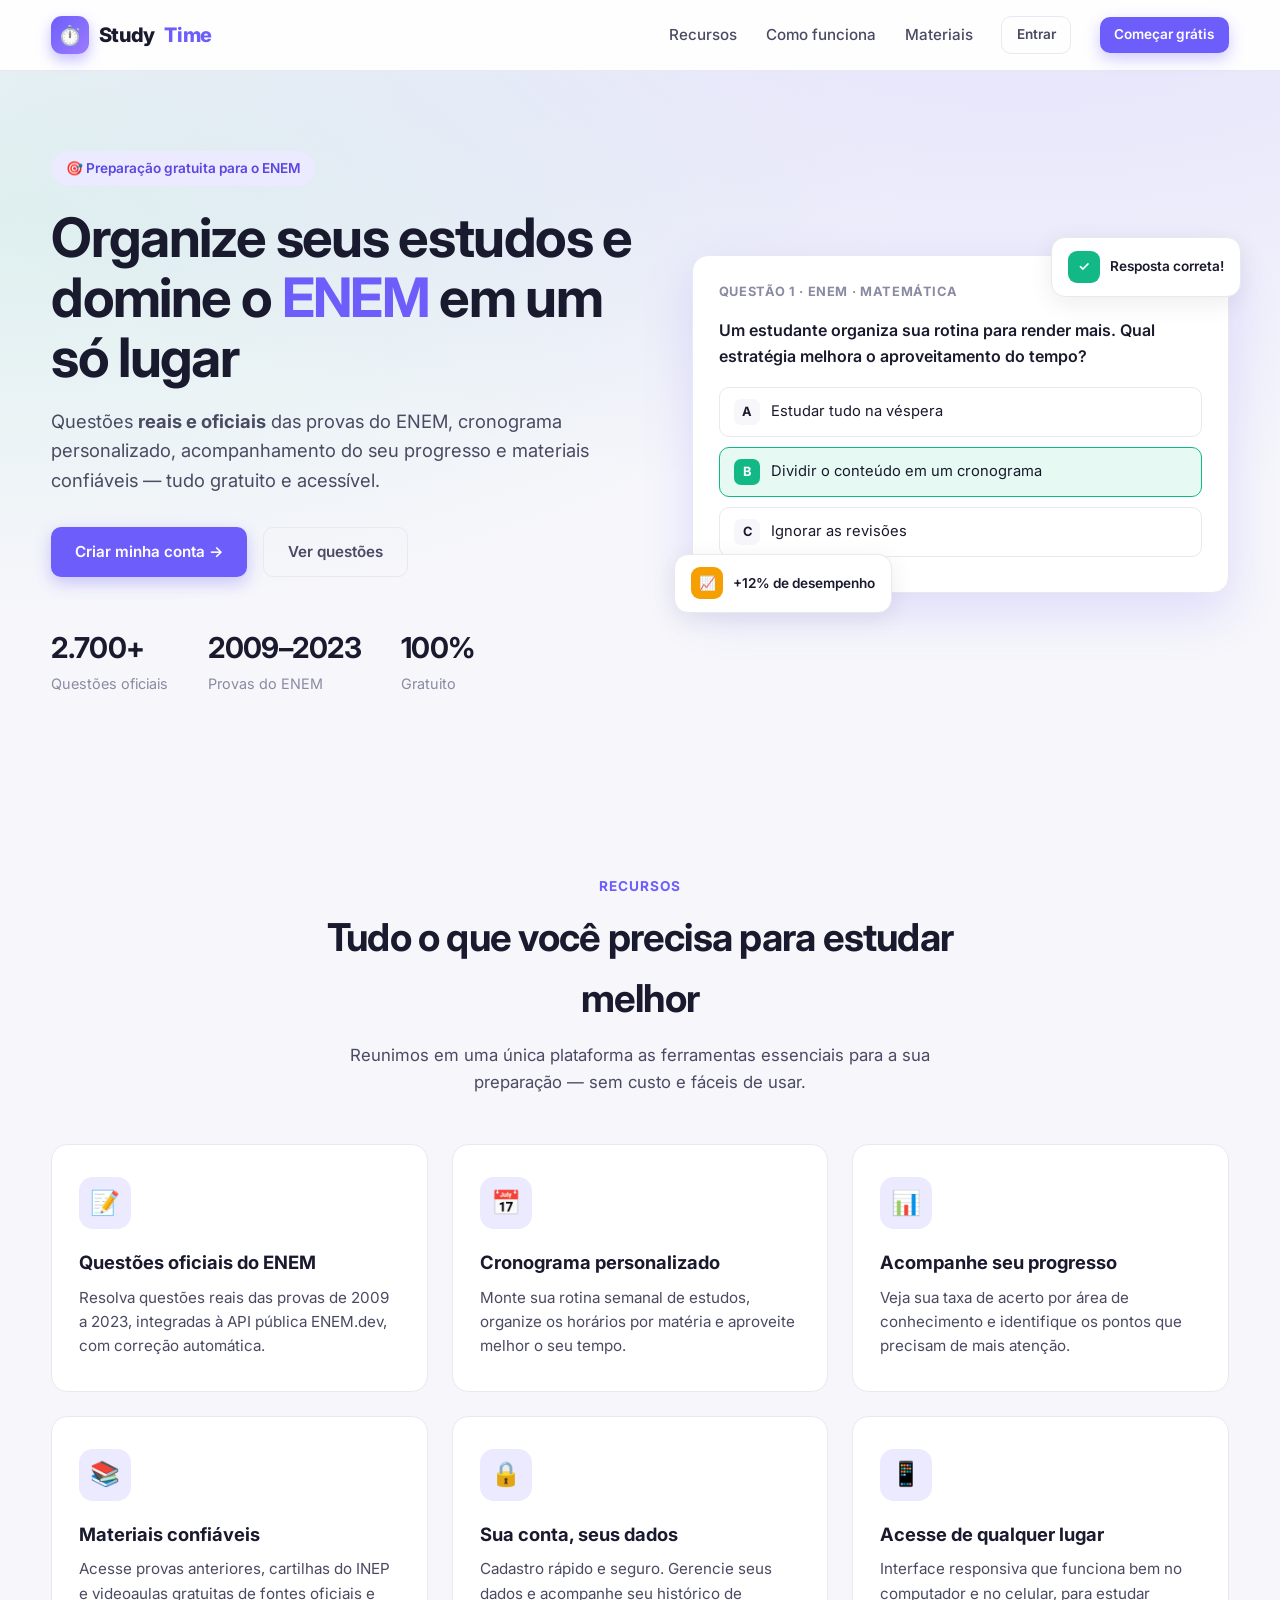
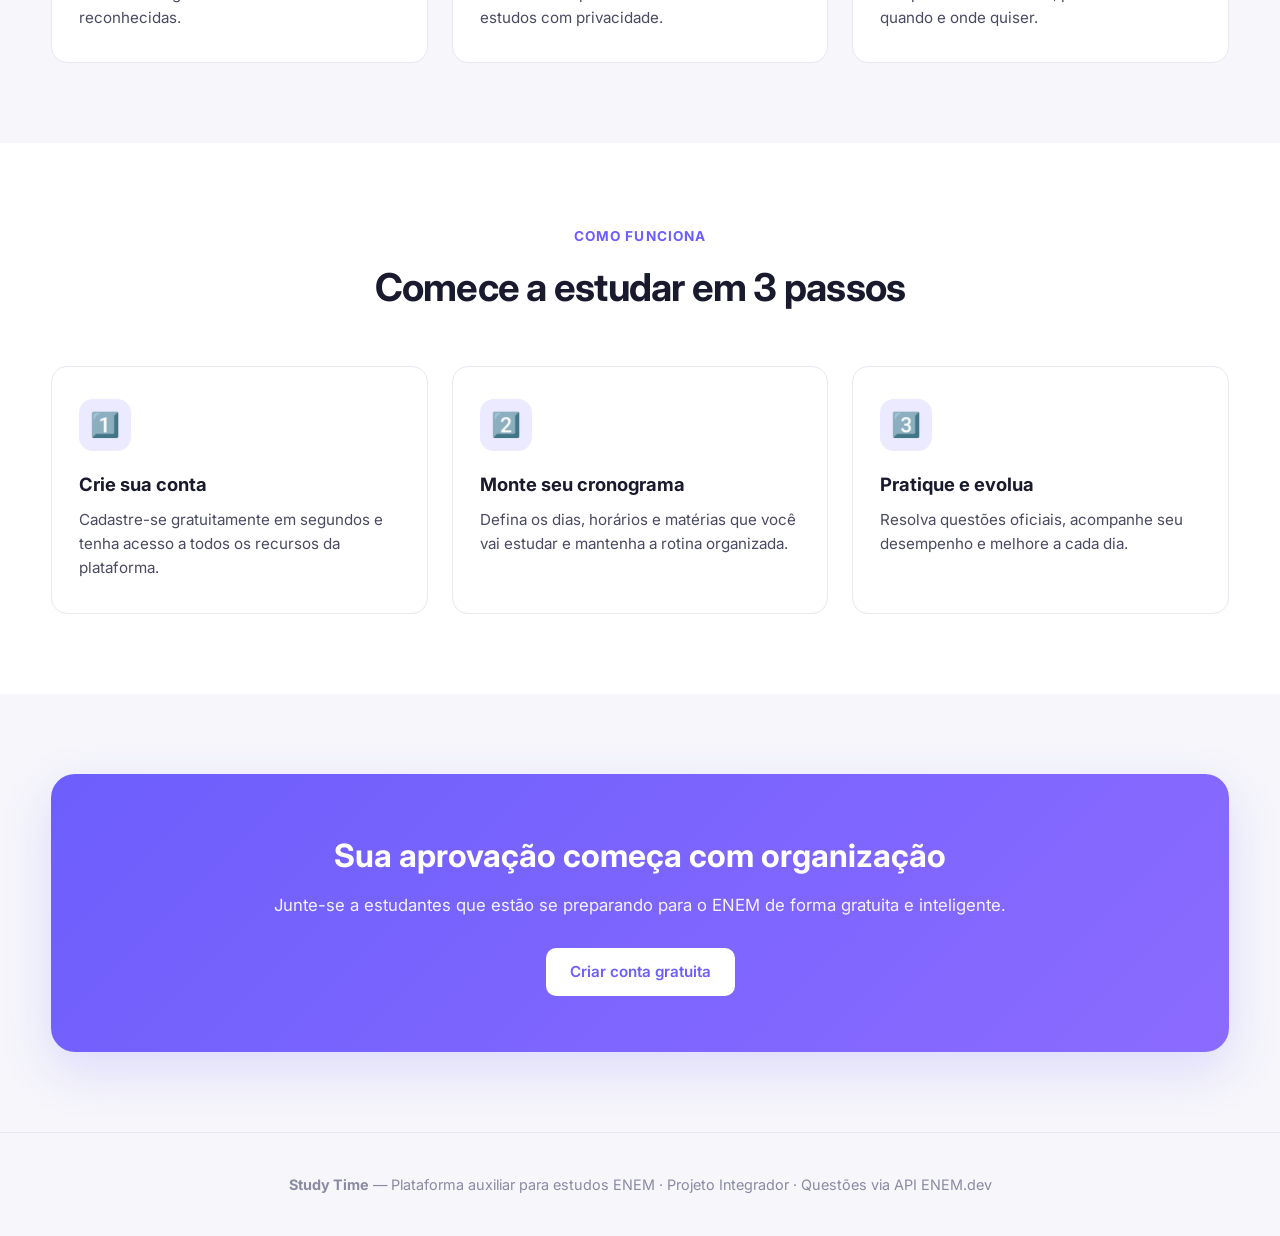
==== frontend/index.html @ b4cbf543 "Study Time: plataforma completa de estudos para o ENEM Aplicacao web cliente-servidor (Flask + HTML/" ====
<!DOCTYPE html>
<html lang="pt-BR">
  <head>
    <meta charset="UTF-8" />
    <meta name="viewport" content="width=device-width, initial-scale=1.0" />
    <title>Study Time — Plataforma auxiliar para estudos ENEM</title>
    <meta
      name="description"
      content="Plataforma gratuita para estudar para o ENEM: questões reais e oficiais, cronograma personalizado, acompanhamento de desempenho e materiais de apoio."
    />
    <link rel="preconnect" href="https://fonts.googleapis.com" />
    <link
      href="https://fonts.googleapis.com/css2?family=Inter:wght@400;500;600;700;800&display=swap"
      rel="stylesheet"
    />
    <link rel="stylesheet" href="css/style.css" />
  </head>
  <body>
    <!-- NAV -->
    <header class="landing-nav">
      <div class="container">
        <div class="brand">
          <span class="brand-logo">⏱️</span> Study<span>Time</span>
        </div>
        <nav class="landing-nav-links">
          <a href="#recursos" class="nav-item">Recursos</a>
          <a href="#como" class="nav-item">Como funciona</a>
          <a href="materiais.html" class="nav-item">Materiais</a>
          <a href="auth.html" class="btn btn-ghost btn-sm">Entrar</a>
          <a href="auth.html?modo=cadastro" class="btn btn-primary btn-sm"
            >Começar grátis</a
          >
        </nav>
      </div>
    </header>

    <!-- HERO -->
    <section class="hero">
      <div class="container">
        <div class="hero-text">
          <span class="hero-badge">🎯 Preparação gratuita para o ENEM</span>
          <h1>
            Organize seus estudos e domine o <em>ENEM</em> em um só lugar
          </h1>
          <p class="lead">
            Questões <strong>reais e oficiais</strong> das provas do ENEM,
            cronograma personalizado, acompanhamento do seu progresso e
            materiais confiáveis — tudo gratuito e acessível.
          </p>
          <div class="hero-cta">
            <a href="auth.html?modo=cadastro" class="btn btn-primary"
              >Criar minha conta →</a
            >
            <a href="questoes.html" class="btn btn-ghost">Ver questões</a>
          </div>
          <div class="hero-stats">
            <div class="stat"><b>2.700+</b><span>Questões oficiais</span></div>
            <div class="stat"><b>2009–2023</b><span>Provas do ENEM</span></div>
            <div class="stat"><b>100%</b><span>Gratuito</span></div>
          </div>
        </div>

        <div class="hero-visual">
          <div class="hero-card">
            <h4>Questão 1 · ENEM · Matemática</h4>
            <p class="hero-q">
              Um estudante organiza sua rotina para render mais. Qual estratégia
              melhora o aproveitamento do tempo?
            </p>
            <div class="hero-alt">
              <span class="letter">A</span> Estudar tudo na véspera
            </div>
            <div class="hero-alt correct">
              <span class="letter">B</span> Dividir o conteúdo em um cronograma
            </div>
            <div class="hero-alt">
              <span class="letter">C</span> Ignorar as revisões
            </div>
          </div>
          <div class="hero-float f1">
            <span class="ic">✓</span> Resposta correta!
          </div>
          <div class="hero-float f2">
            <span class="ic">📈</span> +12% de desempenho
          </div>
        </div>
      </div>
    </section>

    <!-- RECURSOS -->
    <section class="section" id="recursos">
      <div class="container">
        <div class="section-head">
          <span class="eyebrow">Recursos</span>
          <h2>Tudo o que você precisa para estudar melhor</h2>
          <p>
            Reunimos em uma única plataforma as ferramentas essenciais para a
            sua preparação — sem custo e fáceis de usar.
          </p>
        </div>
        <div class="features">
          <div class="feature-card">
            <div class="feature-ic">📝</div>
            <h3>Questões oficiais do ENEM</h3>
            <p>
              Resolva questões reais das provas de 2009 a 2023, integradas à API
              pública ENEM.dev, com correção automática.
            </p>
          </div>
          <div class="feature-card">
            <div class="feature-ic">📅</div>
            <h3>Cronograma personalizado</h3>
            <p>
              Monte sua rotina semanal de estudos, organize os horários por
              matéria e aproveite melhor o seu tempo.
            </p>
          </div>
          <div class="feature-card">
            <div class="feature-ic">📊</div>
            <h3>Acompanhe seu progresso</h3>
            <p>
              Veja sua taxa de acerto por área de conhecimento e identifique os
              pontos que precisam de mais atenção.
            </p>
          </div>
          <div class="feature-card">
            <div class="feature-ic">📚</div>
            <h3>Materiais confiáveis</h3>
            <p>
              Acesse provas anteriores, cartilhas do INEP e videoaulas gratuitas
              de fontes oficiais e reconhecidas.
            </p>
          </div>
          <div class="feature-card">
            <div class="feature-ic">🔒</div>
            <h3>Sua conta, seus dados</h3>
            <p>
              Cadastro rápido e seguro. Gerencie seus dados e acompanhe seu
              histórico de estudos com privacidade.
            </p>
          </div>
          <div class="feature-card">
            <div class="feature-ic">📱</div>
            <h3>Acesse de qualquer lugar</h3>
            <p>
              Interface responsiva que funciona bem no computador e no celular,
              para estudar quando e onde quiser.
            </p>
          </div>
        </div>
      </div>
    </section>

    <!-- COMO FUNCIONA -->
    <section class="section" id="como" style="background: #fff">
      <div class="container">
        <div class="section-head">
          <span class="eyebrow">Como funciona</span>
          <h2>Comece a estudar em 3 passos</h2>
        </div>
        <div class="features">
          <div class="feature-card">
            <div class="feature-ic">1️⃣</div>
            <h3>Crie sua conta</h3>
            <p>
              Cadastre-se gratuitamente em segundos e tenha acesso a todos os
              recursos da plataforma.
            </p>
          </div>
          <div class="feature-card">
            <div class="feature-ic">2️⃣</div>
            <h3>Monte seu cronograma</h3>
            <p>
              Defina os dias, horários e matérias que você vai estudar e
              mantenha a rotina organizada.
            </p>
          </div>
          <div class="feature-card">
            <div class="feature-ic">3️⃣</div>
            <h3>Pratique e evolua</h3>
            <p>
              Resolva questões oficiais, acompanhe seu desempenho e melhore a
              cada dia.
            </p>
          </div>
        </div>
      </div>
    </section>

    <!-- CTA -->
    <section class="section">
      <div class="container">
        <div class="cta-band">
          <h2>Sua aprovação começa com organização</h2>
          <p>
            Junte-se a estudantes que estão se preparando para o ENEM de forma
            gratuita e inteligente.
          </p>
          <a href="auth.html?modo=cadastro" class="btn">Criar conta gratuita</a>
        </div>
      </div>
    </section>

    <footer class="landing-footer">
      <div class="container">
        <p>
          <strong>Study Time</strong> — Plataforma auxiliar para estudos ENEM ·
          Projeto Integrador · Questões via
          <a href="https://enem.dev" target="_blank" rel="noopener"
            >API ENEM.dev</a
          >
        </p>
      </div>
    </footer>

    <script src="js/config.js"></script>
    <script src="js/api.js"></script>
    <script>
      // Se já está logado, mostra atalho para o painel.
      if (Session.isLogged) {
        document.querySelectorAll('.landing-nav-links').forEach((n) => {
          n.innerHTML =
            '<a href="dashboard.html" class="btn btn-primary btn-sm">Ir para o painel →</a>';
        });
      }
    </script>
  </body>
</html>
---- frontend/css/style.css ----
/* ============================================================
   Study Time — Design System
   Plataforma auxiliar para estudos ENEM
   ============================================================ */

:root {
  --primary: #6d5efc;
  --primary-dark: #5847e0;
  --primary-light: #eceafe;
  --accent: #12b886;
  --accent-dark: #0ca678;
  --danger: #f03e3e;
  --warning: #f59f00;

  --ink: #1a1a2e;
  --ink-soft: #4a4a63;
  --muted: #8a8aa3;
  --line: #e8e8f0;
  --bg: #f6f6fb;
  --card: #ffffff;

  --radius: 16px;
  --radius-sm: 10px;
  --shadow-sm: 0 1px 3px rgba(26, 26, 46, 0.06);
  --shadow: 0 6px 24px rgba(26, 26, 46, 0.08);
  --shadow-lg: 0 18px 50px rgba(109, 94, 252, 0.18);

  --font: "Inter", "Segoe UI", system-ui, -apple-system, sans-serif;
}

* {
  margin: 0;
  padding: 0;
  box-sizing: border-box;
}

html {
  scroll-behavior: smooth;
}

body {
  font-family: var(--font);
  color: var(--ink);
  background: var(--bg);
  line-height: 1.6;
  -webkit-font-smoothing: antialiased;
}

a {
  color: inherit;
  text-decoration: none;
}

img {
  max-width: 100%;
}

.container {
  width: min(1180px, 92%);
  margin: 0 auto;
}

/* ---------- Botões ---------- */
.btn {
  display: inline-flex;
  align-items: center;
  justify-content: center;
  gap: 0.5rem;
  font-family: inherit;
  font-size: 0.95rem;
  font-weight: 600;
  padding: 0.75rem 1.5rem;
  border: none;
  border-radius: var(--radius-sm);
  cursor: pointer;
  transition: transform 0.15s, box-shadow 0.15s, background 0.15s;
  white-space: nowrap;
}
.btn:active {
  transform: translateY(1px);
}
.btn-primary {
  background: var(--primary);
  color: #fff;
  box-shadow: 0 6px 16px rgba(109, 94, 252, 0.32);
}
.btn-primary:hover {
  background: var(--primary-dark);
}
.btn-accent {
  background: var(--accent);
  color: #fff;
}
.btn-accent:hover {
  background: var(--accent-dark);
}
.btn-ghost {
  background: transparent;
  color: var(--ink-soft);
  border: 1.5px solid var(--line);
}
.btn-ghost:hover {
  border-color: var(--primary);
  color: var(--primary);
}
.btn-danger {
  background: #fff0f0;
  color: var(--danger);
}
.btn-danger:hover {
  background: var(--danger);
  color: #fff;
}
.btn-sm {
  padding: 0.45rem 0.9rem;
  font-size: 0.85rem;
}
.btn-block {
  width: 100%;
}
.btn:disabled {
  opacity: 0.6;
  cursor: not-allowed;
}

/* ============================================================
   LANDING / HOME
   ============================================================ */
.landing-nav {
  position: sticky;
  top: 0;
  z-index: 50;
  background: rgba(255, 255, 255, 0.85);
  backdrop-filter: blur(12px);
  border-bottom: 1px solid var(--line);
}
.landing-nav .container {
  display: flex;
  align-items: center;
  justify-content: space-between;
  padding: 1rem 0;
}
.brand {
  display: flex;
  align-items: center;
  gap: 0.6rem;
  font-weight: 800;
  font-size: 1.25rem;
  letter-spacing: -0.02em;
}
.brand-logo {
  width: 38px;
  height: 38px;
  border-radius: 11px;
  background: linear-gradient(135deg, var(--primary), #9d7bff);
  display: grid;
  place-items: center;
  color: #fff;
  font-size: 1.2rem;
  box-shadow: 0 6px 14px rgba(109, 94, 252, 0.4);
}
.brand span {
  color: var(--primary);
}
.landing-nav-links {
  display: flex;
  align-items: center;
  gap: 1.8rem;
}
.landing-nav-links a.nav-item {
  color: var(--ink-soft);
  font-weight: 500;
  font-size: 0.95rem;
}
.landing-nav-links a.nav-item:hover {
  color: var(--primary);
}

.hero {
  position: relative;
  overflow: hidden;
  padding: 5rem 0 6rem;
  background: radial-gradient(
      1200px 500px at 80% -10%,
      rgba(109, 94, 252, 0.12),
      transparent
    ),
    radial-gradient(900px 400px at 0% 20%, rgba(18, 184, 134, 0.1), transparent);
}
.hero .container {
  display: grid;
  grid-template-columns: 1.05fr 0.95fr;
  gap: 3rem;
  align-items: center;
}
.hero-badge {
  display: inline-flex;
  align-items: center;
  gap: 0.5rem;
  background: var(--primary-light);
  color: var(--primary-dark);
  font-weight: 600;
  font-size: 0.85rem;
  padding: 0.4rem 0.9rem;
  border-radius: 999px;
  margin-bottom: 1.4rem;
}
.hero h1 {
  font-size: clamp(2.2rem, 4.5vw, 3.4rem);
  line-height: 1.1;
  letter-spacing: -0.03em;
  margin-bottom: 1.2rem;
}
.hero h1 em {
  font-style: normal;
  color: var(--primary);
}
.hero p.lead {
  font-size: 1.15rem;
  color: var(--ink-soft);
  margin-bottom: 2rem;
  max-width: 34rem;
}
.hero-cta {
  display: flex;
  gap: 1rem;
  flex-wrap: wrap;
}
.hero-stats {
  display: flex;
  gap: 2.5rem;
  margin-top: 3rem;
}
.hero-stats .stat b {
  display: block;
  font-size: 1.8rem;
  color: var(--ink);
  letter-spacing: -0.02em;
}
.hero-stats .stat span {
  color: var(--muted);
  font-size: 0.9rem;
}

.hero-visual {
  position: relative;
}
.hero-card {
  background: var(--card);
  border-radius: var(--radius);
  box-shadow: var(--shadow-lg);
  padding: 1.6rem;
  border: 1px solid var(--line);
}
.hero-card h4 {
  font-size: 0.8rem;
  text-transform: uppercase;
  letter-spacing: 0.05em;
  color: var(--muted);
  margin-bottom: 1rem;
}
.hero-q {
  font-weight: 600;
  margin-bottom: 1.1rem;
  color: var(--ink);
}
.hero-alt {
  display: flex;
  align-items: center;
  gap: 0.7rem;
  padding: 0.7rem 0.9rem;
  border: 1.5px solid var(--line);
  border-radius: var(--radius-sm);
  margin-bottom: 0.6rem;
  font-size: 0.92rem;
  transition: 0.2s;
}
.hero-alt .letter {
  width: 26px;
  height: 26px;
  border-radius: 7px;
  background: var(--bg);
  display: grid;
  place-items: center;
  font-weight: 700;
  font-size: 0.8rem;
}
.hero-alt.correct {
  border-color: var(--accent);
  background: #e6faf3;
}
.hero-alt.correct .letter {
  background: var(--accent);
  color: #fff;
}
.hero-float {
  position: absolute;
  background: var(--card);
  border-radius: 14px;
  box-shadow: var(--shadow);
  padding: 0.8rem 1rem;
  display: flex;
  align-items: center;
  gap: 0.6rem;
  font-weight: 600;
  font-size: 0.85rem;
  border: 1px solid var(--line);
}
.hero-float .ic {
  width: 32px;
  height: 32px;
  border-radius: 9px;
  display: grid;
  place-items: center;
  color: #fff;
}
.hero-float.f1 {
  top: -18px;
  right: -12px;
}
.hero-float.f1 .ic {
  background: var(--accent);
}
.hero-float.f2 {
  bottom: -20px;
  left: -18px;
}
.hero-float.f2 .ic {
  background: var(--warning);
}

/* ---------- Seções da landing ---------- */
.section {
  padding: 5rem 0;
}
.section-head {
  text-align: center;
  max-width: 40rem;
  margin: 0 auto 3rem;
}
.section-head .eyebrow {
  color: var(--primary);
  font-weight: 700;
  font-size: 0.85rem;
  text-transform: uppercase;
  letter-spacing: 0.08em;
}
.section-head h2 {
  font-size: clamp(1.8rem, 3vw, 2.4rem);
  letter-spacing: -0.02em;
  margin: 0.5rem 0 0.8rem;
}
.section-head p {
  color: var(--ink-soft);
  font-size: 1.05rem;
}

.features {
  display: grid;
  grid-template-columns: repeat(3, 1fr);
  gap: 1.5rem;
}
.feature-card {
  background: var(--card);
  border: 1px solid var(--line);
  border-radius: var(--radius);
  padding: 2rem 1.7rem;
  transition: transform 0.2s, box-shadow 0.2s;
}
.feature-card:hover {
  transform: translateY(-4px);
  box-shadow: var(--shadow);
}
.feature-ic {
  width: 52px;
  height: 52px;
  border-radius: 14px;
  background: var(--primary-light);
  color: var(--primary);
  display: grid;
  place-items: center;
  font-size: 1.5rem;
  margin-bottom: 1.2rem;
}
.feature-card h3 {
  font-size: 1.15rem;
  margin-bottom: 0.5rem;
}
.feature-card p {
  color: var(--ink-soft);
  font-size: 0.95rem;
}

.cta-band {
  background: linear-gradient(135deg, var(--primary), #8b6bff);
  border-radius: 24px;
  padding: 3.5rem;
  text-align: center;
  color: #fff;
  box-shadow: var(--shadow-lg);
}
.cta-band h2 {
  font-size: 2rem;
  margin-bottom: 0.7rem;
}
.cta-band p {
  opacity: 0.92;
  margin-bottom: 1.8rem;
  font-size: 1.05rem;
}
.cta-band .btn {
  background: #fff;
  color: var(--primary);
}

.landing-footer {
  padding: 2.5rem 0;
  border-top: 1px solid var(--line);
  color: var(--muted);
  font-size: 0.9rem;
  text-align: center;
}

/* ============================================================
   AUTENTICAÇÃO
   ============================================================ */
.auth-wrap {
  min-height: 100vh;
  display: grid;
  grid-template-columns: 1fr 1fr;
}
.auth-side {
  background: linear-gradient(150deg, #5847e0, #8b6bff 60%, #b39bff);
  color: #fff;
  padding: 3.5rem;
  display: flex;
  flex-direction: column;
  justify-content: space-between;
  position: relative;
  overflow: hidden;
}
.auth-side::after {
  content: "";
  position: absolute;
  width: 380px;
  height: 380px;
  border-radius: 50%;
  background: rgba(255, 255, 255, 0.08);
  bottom: -140px;
  right: -120px;
}
.auth-side .brand {
  color: #fff;
  font-size: 1.35rem;
}
.auth-side .brand span {
  color: #fff;
}
.auth-side-content h2 {
  font-size: 2.1rem;
  line-height: 1.2;
  margin-bottom: 1rem;
}
.auth-side-content p {
  opacity: 0.9;
  max-width: 26rem;
}
.auth-side ul {
  list-style: none;
  margin-top: 1.8rem;
  display: grid;
  gap: 0.8rem;
}
.auth-side ul li {
  display: flex;
  align-items: center;
  gap: 0.7rem;
  font-weight: 500;
}
.auth-side ul li .check {
  width: 24px;
  height: 24px;
  border-radius: 50%;
  background: rgba(255, 255, 255, 0.2);
  display: grid;
  place-items: center;
  font-size: 0.8rem;
}
.auth-main {
  display: grid;
  place-items: center;
  padding: 2rem;
}
.auth-box {
  width: min(400px, 100%);
}
.auth-box h1 {
  font-size: 1.7rem;
  margin-bottom: 0.4rem;
}
.auth-box > p.sub {
  color: var(--muted);
  margin-bottom: 1.8rem;
}
.auth-tabs {
  display: flex;
  background: var(--bg);
  border-radius: var(--radius-sm);
  padding: 4px;
  margin-bottom: 1.6rem;
}
.auth-tabs button {
  flex: 1;
  border: none;
  background: transparent;
  padding: 0.6rem;
  border-radius: 8px;
  font-family: inherit;
  font-weight: 600;
  font-size: 0.92rem;
  color: var(--muted);
  cursor: pointer;
  transition: 0.2s;
}
.auth-tabs button.active {
  background: #fff;
  color: var(--primary);
  box-shadow: var(--shadow-sm);
}

/* ---------- Formulários ---------- */
.field {
  margin-bottom: 1.1rem;
}
.field label {
  display: block;
  font-size: 0.88rem;
  font-weight: 600;
  margin-bottom: 0.4rem;
  color: var(--ink-soft);
}
.field input,
.field select,
.field textarea {
  width: 100%;
  font-family: inherit;
  font-size: 0.95rem;
  padding: 0.75rem 0.9rem;
  border: 1.5px solid var(--line);
  border-radius: var(--radius-sm);
  background: #fff;
  color: var(--ink);
  transition: border 0.15s, box-shadow 0.15s;
}
.field input:focus,
.field select:focus,
.field textarea:focus {
  outline: none;
  border-color: var(--primary);
  box-shadow: 0 0 0 3px rgba(109, 94, 252, 0.15);
}
.field textarea {
  resize: vertical;
  min-height: 80px;
}
.field-row {
  display: grid;
  grid-template-columns: 1fr 1fr;
  gap: 1rem;
}

/* ============================================================
   APP SHELL (páginas internas)
   ============================================================ */
.app {
  display: grid;
  grid-template-columns: 250px 1fr;
  min-height: 100vh;
}
.sidebar {
  background: #ffffff;
  border-right: 1px solid var(--line);
  padding: 1.5rem 1rem;
  display: flex;
  flex-direction: column;
  position: sticky;
  top: 0;
  height: 100vh;
}
.sidebar .brand {
  padding: 0 0.6rem;
  margin-bottom: 2rem;
  font-size: 1.15rem;
}
.side-nav {
  display: flex;
  flex-direction: column;
  gap: 0.25rem;
  flex: 1;
}
.side-link {
  display: flex;
  align-items: center;
  gap: 0.8rem;
  padding: 0.7rem 0.9rem;
  border-radius: var(--radius-sm);
  color: var(--ink-soft);
  font-weight: 500;
  font-size: 0.95rem;
  transition: 0.15s;
}
.side-link .ic {
  font-size: 1.15rem;
  width: 22px;
  text-align: center;
}
.side-link:hover {
  background: var(--bg);
  color: var(--primary);
}
.side-link.active {
  background: var(--primary-light);
  color: var(--primary-dark);
  font-weight: 600;
}
.side-user {
  border-top: 1px solid var(--line);
  padding-top: 1rem;
  margin-top: 1rem;
  display: flex;
  align-items: center;
  gap: 0.7rem;
}
.avatar {
  width: 40px;
  height: 40px;
  border-radius: 50%;
  background: linear-gradient(135deg, var(--primary), #9d7bff);
  color: #fff;
  display: grid;
  place-items: center;
  font-weight: 700;
  flex-shrink: 0;
}
.side-user .info {
  overflow: hidden;
}
.side-user .info b {
  display: block;
  font-size: 0.9rem;
  white-space: nowrap;
  overflow: hidden;
  text-overflow: ellipsis;
}
.side-user .info span {
  font-size: 0.78rem;
  color: var(--muted);
}

.main {
  padding: 2rem 2.5rem 3rem;
  overflow-x: hidden;
}
.topbar {
  display: flex;
  align-items: flex-start;
  justify-content: space-between;
  margin-bottom: 2rem;
  gap: 1rem;
  flex-wrap: wrap;
}
.topbar h1 {
  font-size: 1.7rem;
  letter-spacing: -0.02em;
}
.topbar p {
  color: var(--muted);
  font-size: 0.95rem;
}
.mobile-nav {
  display: none;
}

/* ---------- Cards & grid ---------- */
.card {
  background: var(--card);
  border: 1px solid var(--line);
  border-radius: var(--radius);
  padding: 1.5rem;
  box-shadow: var(--shadow-sm);
}
.grid {
  display: grid;
  gap: 1.3rem;
}
.grid-4 {
  grid-template-columns: repeat(4, 1fr);
}
.grid-3 {
  grid-template-columns: repeat(3, 1fr);
}
.grid-2 {
  grid-template-columns: repeat(2, 1fr);
}

.stat-card {
  display: flex;
  align-items: center;
  gap: 1rem;
}
.stat-card .stat-ic {
  width: 50px;
  height: 50px;
  border-radius: 13px;
  display: grid;
  place-items: center;
  font-size: 1.4rem;
  flex-shrink: 0;
}
.stat-card b {
  font-size: 1.7rem;
  letter-spacing: -0.02em;
  display: block;
  line-height: 1.1;
}
.stat-card span {
  color: var(--muted);
  font-size: 0.88rem;
}
.tone-primary {
  background: var(--primary-light);
  color: var(--primary);
}
.tone-accent {
  background: #e6faf3;
  color: var(--accent-dark);
}
.tone-warning {
  background: #fff4e0;
  color: var(--warning);
}
.tone-danger {
  background: #ffecec;
  color: var(--danger);
}

.card-title {
  font-size: 1.05rem;
  font-weight: 700;
  margin-bottom: 1.2rem;
  display: flex;
  align-items: center;
  justify-content: space-between;
}

/* ---------- Barra de progresso ---------- */
.progress {
  height: 8px;
  background: var(--bg);
  border-radius: 999px;
  overflow: hidden;
}
.progress > span {
  display: block;
  height: 100%;
  background: linear-gradient(90deg, var(--primary), #9d7bff);
  border-radius: 999px;
  transition: width 0.6s ease;
}
.disc-row {
  margin-bottom: 1.1rem;
}
.disc-row .disc-head {
  display: flex;
  justify-content: space-between;
  font-size: 0.9rem;
  margin-bottom: 0.4rem;
}
.disc-row .disc-head b {
  color: var(--ink-soft);
}

/* ============================================================
   QUESTÕES
   ============================================================ */
.q-filters {
  display: flex;
  gap: 1rem;
  flex-wrap: wrap;
  align-items: flex-end;
  margin-bottom: 1.5rem;
}
.q-filters .field {
  margin-bottom: 0;
  min-width: 160px;
}
.question-card {
  max-width: 820px;
}
.q-meta {
  display: flex;
  gap: 0.6rem;
  flex-wrap: wrap;
  margin-bottom: 1.2rem;
}
.chip {
  font-size: 0.78rem;
  font-weight: 600;
  padding: 0.3rem 0.75rem;
  border-radius: 999px;
  background: var(--primary-light);
  color: var(--primary-dark);
}
.chip.gray {
  background: var(--bg);
  color: var(--ink-soft);
}
.q-context {
  color: var(--ink-soft);
  font-size: 0.98rem;
  white-space: pre-wrap;
  margin-bottom: 1.3rem;
  max-height: 420px;
  overflow-y: auto;
  padding-right: 0.5rem;
}
.q-context img {
  border-radius: 10px;
  margin: 0.6rem 0;
}
.q-intro {
  font-weight: 600;
  margin-bottom: 1.2rem;
}
.alt {
  display: flex;
  align-items: flex-start;
  gap: 0.9rem;
  width: 100%;
  text-align: left;
  padding: 1rem;
  border: 1.5px solid var(--line);
  border-radius: var(--radius-sm);
  background: #fff;
  margin-bottom: 0.7rem;
  cursor: pointer;
  font-family: inherit;
  font-size: 0.95rem;
  color: var(--ink);
  transition: 0.15s;
}
.alt:hover:not(:disabled) {
  border-color: var(--primary);
  background: var(--primary-light);
}
.alt.selected {
  border-color: var(--primary);
  background: var(--primary-light);
}
.alt .letter {
  width: 30px;
  height: 30px;
  border-radius: 8px;
  background: var(--bg);
  display: grid;
  place-items: center;
  font-weight: 700;
  flex-shrink: 0;
  font-size: 0.85rem;
}
.alt.correct {
  border-color: var(--accent);
  background: #e6faf3;
}
.alt.correct .letter {
  background: var(--accent);
  color: #fff;
}
.alt.wrong {
  border-color: var(--danger);
  background: #ffecec;
}
.alt.wrong .letter {
  background: var(--danger);
  color: #fff;
}
.alt:disabled {
  cursor: default;
}
.q-actions {
  display: flex;
  justify-content: space-between;
  align-items: center;
  margin-top: 1.4rem;
  gap: 1rem;
  flex-wrap: wrap;
}
.feedback {
  padding: 0.7rem 1rem;
  border-radius: var(--radius-sm);
  font-weight: 600;
  font-size: 0.92rem;
}
.feedback.ok {
  background: #e6faf3;
  color: var(--accent-dark);
}
.feedback.no {
  background: #ffecec;
  color: var(--danger);
}

/* ============================================================
   CRONOGRAMA
   ============================================================ */
.week-grid {
  display: grid;
  grid-template-columns: repeat(7, 1fr);
  gap: 0.9rem;
}
.day-col {
  background: var(--card);
  border: 1px solid var(--line);
  border-radius: var(--radius);
  padding: 1rem 0.8rem;
  min-height: 140px;
}
.day-col h4 {
  font-size: 0.82rem;
  text-transform: uppercase;
  letter-spacing: 0.04em;
  color: var(--muted);
  text-align: center;
  margin-bottom: 0.9rem;
  padding-bottom: 0.6rem;
  border-bottom: 1px solid var(--line);
}
.study-block {
  background: var(--primary-light);
  border-left: 3px solid var(--primary);
  border-radius: 8px;
  padding: 0.6rem 0.7rem;
  margin-bottom: 0.6rem;
  font-size: 0.82rem;
  cursor: pointer;
  transition: 0.15s;
}
.study-block:hover {
  box-shadow: var(--shadow-sm);
}
.study-block b {
  display: block;
  font-size: 0.85rem;
  margin-bottom: 0.15rem;
}
.study-block .time {
  color: var(--primary-dark);
  font-weight: 600;
  font-size: 0.75rem;
}
.study-block .disc-tag {
  color: var(--muted);
  font-size: 0.72rem;
}

/* ============================================================
   MATERIAIS
   ============================================================ */
.mat-group {
  margin-bottom: 2rem;
}
.mat-group h3 {
  font-size: 1.1rem;
  margin-bottom: 1rem;
  display: flex;
  align-items: center;
  gap: 0.6rem;
}
.mat-list {
  display: grid;
  grid-template-columns: repeat(auto-fill, minmax(300px, 1fr));
  gap: 1.1rem;
}
.mat-card {
  display: block;
  background: var(--card);
  border: 1px solid var(--line);
  border-radius: var(--radius);
  padding: 1.3rem;
  transition: 0.2s;
}
.mat-card:hover {
  transform: translateY(-3px);
  box-shadow: var(--shadow);
  border-color: var(--primary);
}
.mat-card .source {
  font-size: 0.75rem;
  font-weight: 700;
  color: var(--primary);
  text-transform: uppercase;
  letter-spacing: 0.04em;
}
.mat-card h4 {
  margin: 0.4rem 0;
  font-size: 1rem;
}
.mat-card p {
  color: var(--ink-soft);
  font-size: 0.88rem;
}
.mat-card .go {
  margin-top: 0.8rem;
  color: var(--primary);
  font-weight: 600;
  font-size: 0.85rem;
}

/* ============================================================
   Utilitários, toast, loader, modal
   ============================================================ */
.empty {
  text-align: center;
  padding: 3rem 1rem;
  color: var(--muted);
}
.empty .empty-ic {
  font-size: 2.5rem;
  margin-bottom: 0.6rem;
}
.loader {
  display: inline-block;
  width: 22px;
  height: 22px;
  border: 3px solid var(--primary-light);
  border-top-color: var(--primary);
  border-radius: 50%;
  animation: spin 0.7s linear infinite;
}
.loader-center {
  display: grid;
  place-items: center;
  padding: 3rem;
}
@keyframes spin {
  to {
    transform: rotate(360deg);
  }
}

.toast-wrap {
  position: fixed;
  top: 1.2rem;
  right: 1.2rem;
  z-index: 999;
  display: flex;
  flex-direction: column;
  gap: 0.6rem;
}
.toast {
  background: var(--ink);
  color: #fff;
  padding: 0.85rem 1.2rem;
  border-radius: var(--radius-sm);
  box-shadow: var(--shadow);
  font-size: 0.9rem;
  font-weight: 500;
  animation: toastIn 0.25s ease;
  max-width: 320px;
}
.toast.ok {
  background: var(--accent-dark);
}
.toast.err {
  background: var(--danger);
}
@keyframes toastIn {
  from {
    transform: translateX(20px);
    opacity: 0;
  }
}

.error-msg {
  background: #ffecec;
  color: var(--danger);
  padding: 0.7rem 1rem;
  border-radius: var(--radius-sm);
  font-size: 0.88rem;
  margin-bottom: 1rem;
  display: none;
}
.error-msg.show {
  display: block;
}

.modal-backdrop {
  position: fixed;
  inset: 0;
  background: rgba(26, 26, 46, 0.5);
  display: none;
  place-items: center;
  z-index: 200;
  padding: 1rem;
}
.modal-backdrop.show {
  display: grid;
}
.modal {
  background: #fff;
  border-radius: var(--radius);
  padding: 1.8rem;
  width: min(460px, 100%);
  box-shadow: var(--shadow-lg);
}
.modal h3 {
  font-size: 1.2rem;
  margin-bottom: 1.2rem;
}
.modal-actions {
  display: flex;
  gap: 0.8rem;
  justify-content: flex-end;
  margin-top: 1.5rem;
}

/* ============================================================
   RESPONSIVO
   ============================================================ */
@media (max-width: 900px) {
  .hero .container {
    grid-template-columns: 1fr;
  }
  .hero-visual {
    display: none;
  }
  .features,
  .grid-4,
  .grid-3,
  .grid-2 {
    grid-template-columns: 1fr 1fr;
  }
  .auth-wrap {
    grid-template-columns: 1fr;
  }
  .auth-side {
    display: none;
  }
  .week-grid {
    grid-template-columns: repeat(2, 1fr);
  }
}

@media (max-width: 720px) {
  .app {
    grid-template-columns: 1fr;
  }
  .sidebar {
    display: none;
  }
  .mobile-nav {
    display: flex;
    align-items: center;
    justify-content: space-between;
    padding: 1rem;
    background: #fff;
    border-bottom: 1px solid var(--line);
    position: sticky;
    top: 0;
    z-index: 40;
  }
  .mobile-nav .menu-btn {
    background: none;
    border: none;
    font-size: 1.5rem;
    cursor: pointer;
  }
  .mobile-drawer {
    display: none;
    flex-direction: column;
    gap: 0.25rem;
    padding: 0.5rem 1rem 1rem;
    background: #fff;
    border-bottom: 1px solid var(--line);
  }
  .mobile-drawer.open {
    display: flex;
  }
  .main {
    padding: 1.3rem;
  }
  .features,
  .grid-4,
  .grid-3,
  .grid-2 {
    grid-template-columns: 1fr;
  }
  .landing-nav-links a.nav-item {
    display: none;
  }
  .field-row {
    grid-template-columns: 1fr;
  }
}
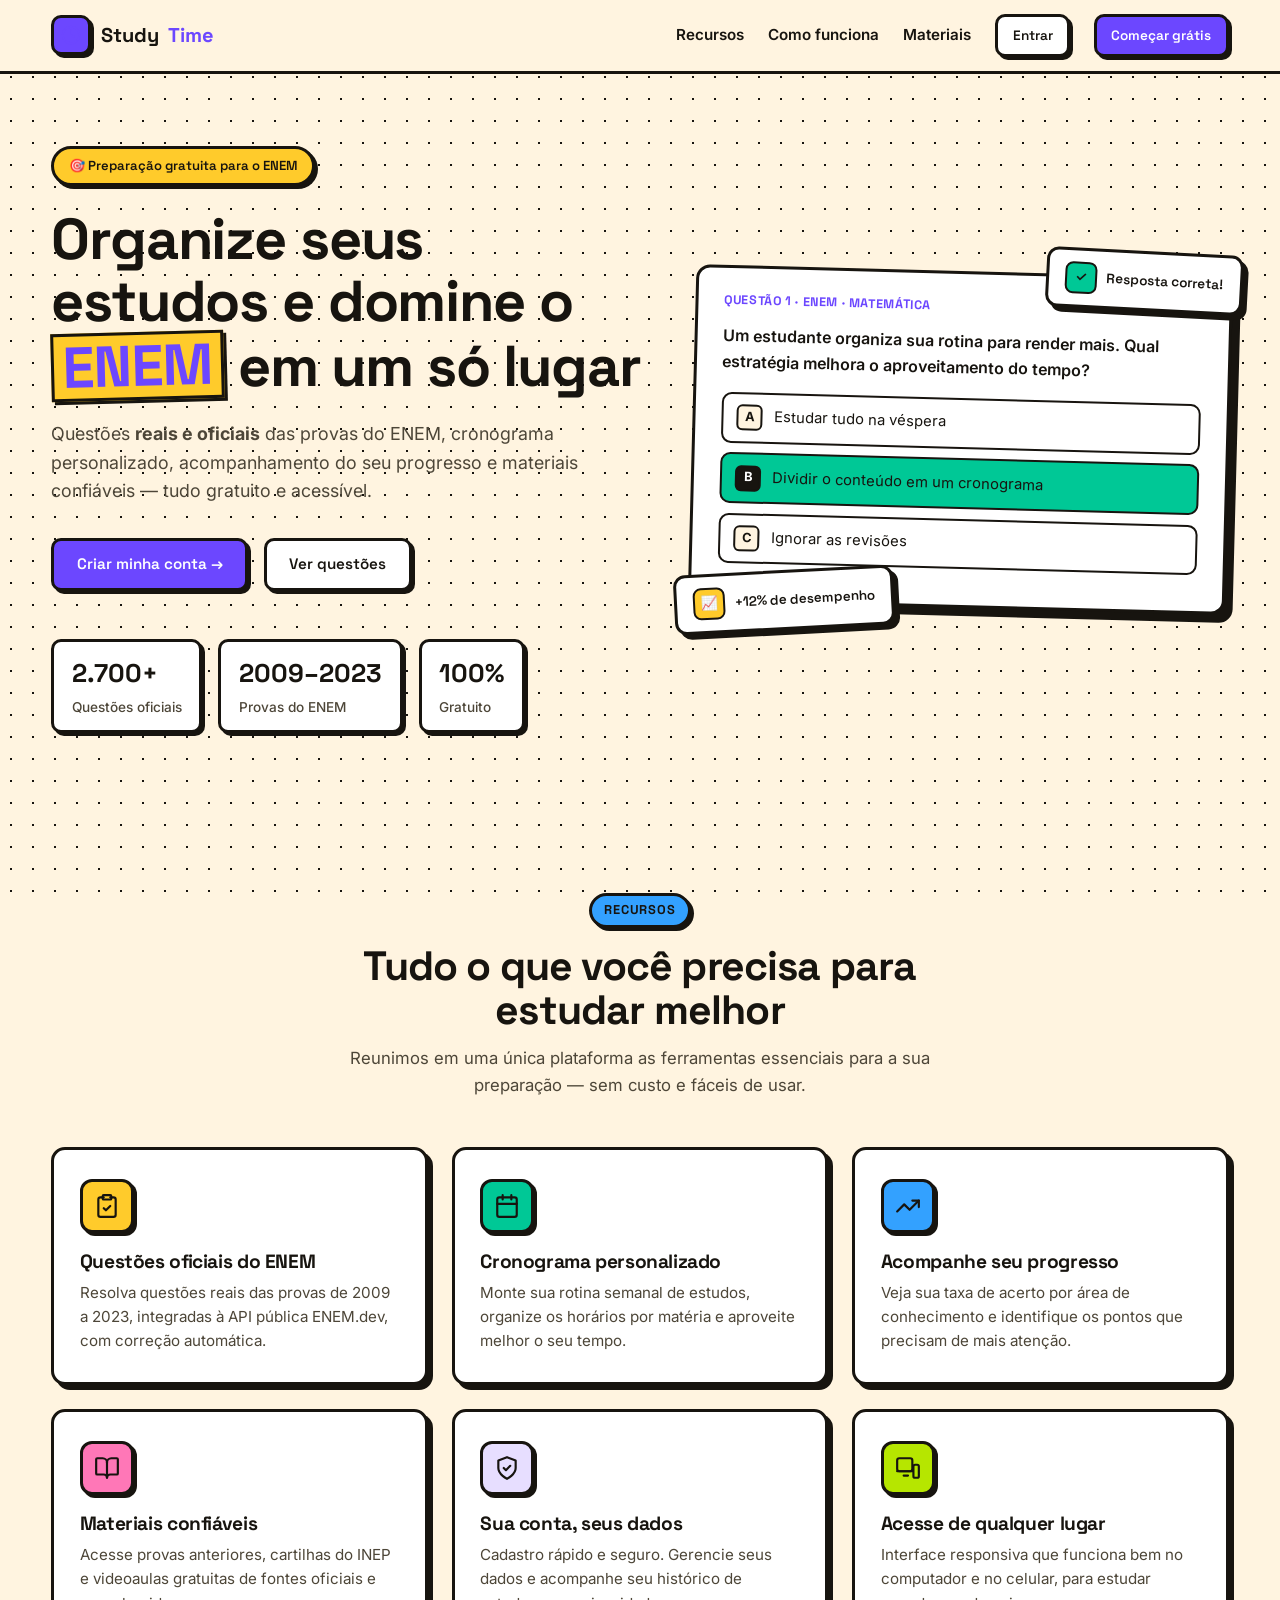
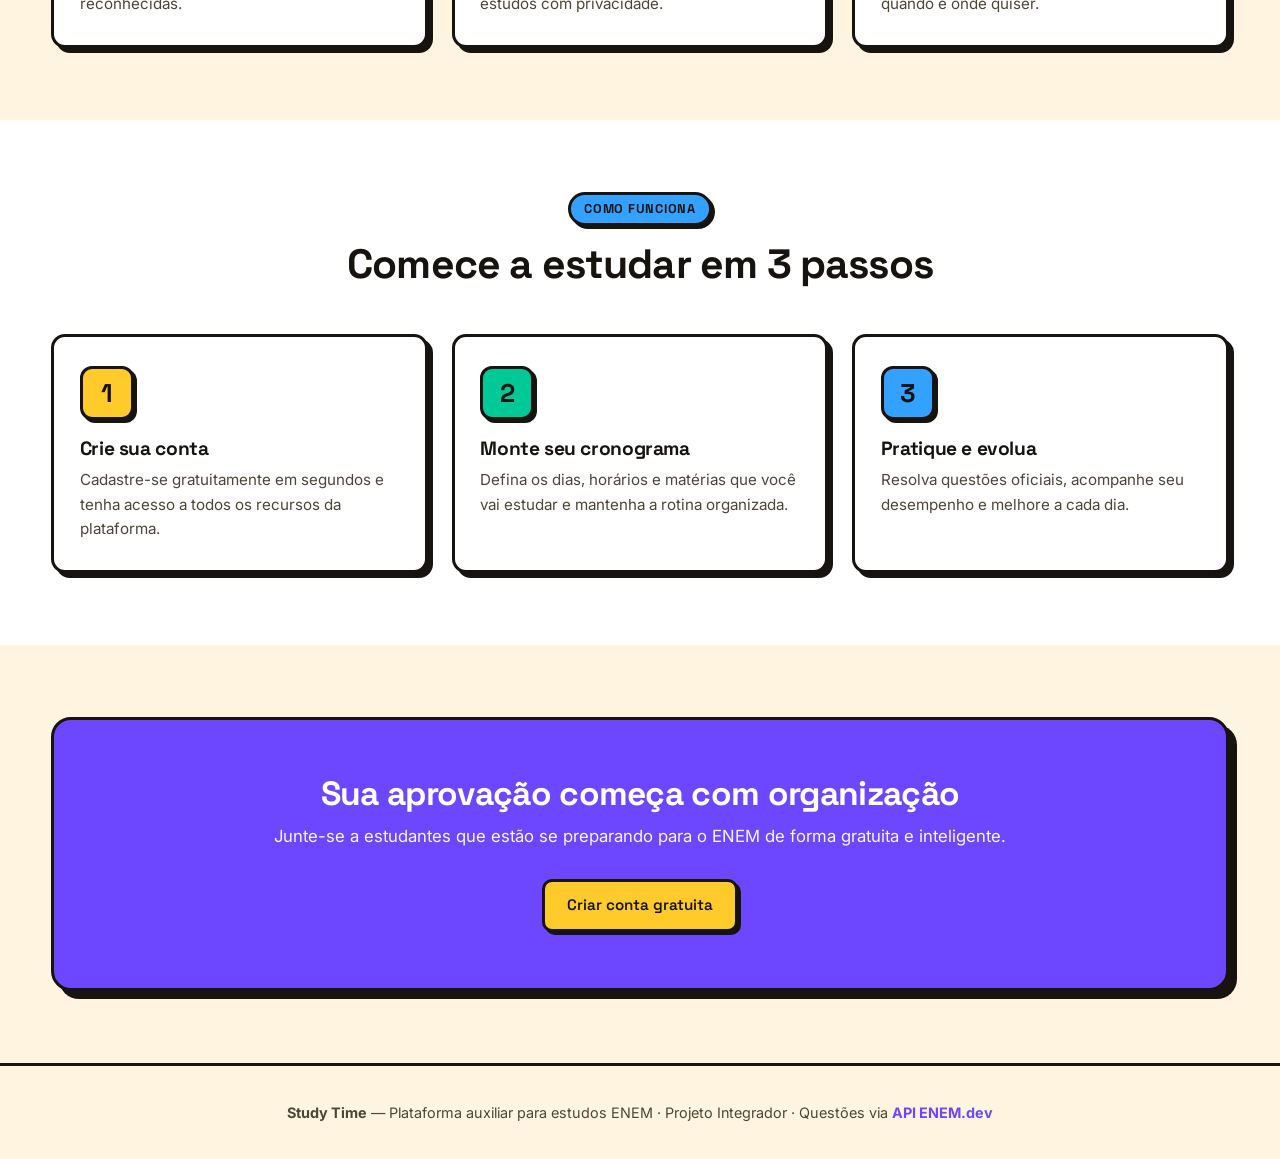
==== commit 09433a0e: "Icones SVG profissionais e responsividade completa - Substitui todos os emojis de UI por icones SVG " ====
--- a/frontend/index.html
+++ b/frontend/index.html
@@ -20,7 +20,7 @@
     <header class="landing-nav">
       <div class="container">
         <div class="brand">
-          <span class="brand-logo">⏱️</span> Study<span>Time</span>
+          <span class="brand-logo" data-ic="clock" data-ic-size="22"></span> Study<span>Time</span>
         </div>
         <nav class="landing-nav-links">
           <a href="#recursos" class="nav-item">Recursos</a>
@@ -100,7 +100,7 @@
         </div>
         <div class="features">
           <div class="feature-card">
-            <div class="feature-ic">📝</div>
+            <div class="feature-ic"><span data-ic="questions" data-ic-size="26"></span></div>
             <h3>Questões oficiais do ENEM</h3>
             <p>
               Resolva questões reais das provas de 2009 a 2023, integradas à API
@@ -108,7 +108,7 @@
             </p>
           </div>
           <div class="feature-card">
-            <div class="feature-ic">📅</div>
+            <div class="feature-ic"><span data-ic="calendar" data-ic-size="26"></span></div>
             <h3>Cronograma personalizado</h3>
             <p>
               Monte sua rotina semanal de estudos, organize os horários por
@@ -116,7 +116,7 @@
             </p>
           </div>
           <div class="feature-card">
-            <div class="feature-ic">📊</div>
+            <div class="feature-ic"><span data-ic="trending" data-ic-size="26"></span></div>
             <h3>Acompanhe seu progresso</h3>
             <p>
               Veja sua taxa de acerto por área de conhecimento e identifique os
@@ -124,7 +124,7 @@
             </p>
           </div>
           <div class="feature-card">
-            <div class="feature-ic">📚</div>
+            <div class="feature-ic"><span data-ic="book" data-ic-size="26"></span></div>
             <h3>Materiais confiáveis</h3>
             <p>
               Acesse provas anteriores, cartilhas do INEP e videoaulas gratuitas
@@ -132,7 +132,7 @@
             </p>
           </div>
           <div class="feature-card">
-            <div class="feature-ic">🔒</div>
+            <div class="feature-ic"><span data-ic="shield" data-ic-size="26"></span></div>
             <h3>Sua conta, seus dados</h3>
             <p>
               Cadastro rápido e seguro. Gerencie seus dados e acompanhe seu
@@ -140,7 +140,7 @@
             </p>
           </div>
           <div class="feature-card">
-            <div class="feature-ic">📱</div>
+            <div class="feature-ic"><span data-ic="devices" data-ic-size="26"></span></div>
             <h3>Acesse de qualquer lugar</h3>
             <p>
               Interface responsiva que funciona bem no computador e no celular,
@@ -160,7 +160,7 @@
         </div>
         <div class="features">
           <div class="feature-card">
-            <div class="feature-ic">1️⃣</div>
+            <div class="feature-ic step">1</div>
             <h3>Crie sua conta</h3>
             <p>
               Cadastre-se gratuitamente em segundos e tenha acesso a todos os
@@ -168,7 +168,7 @@
             </p>
           </div>
           <div class="feature-card">
-            <div class="feature-ic">2️⃣</div>
+            <div class="feature-ic step">2</div>
             <h3>Monte seu cronograma</h3>
             <p>
               Defina os dias, horários e matérias que você vai estudar e
@@ -176,7 +176,7 @@
             </p>
           </div>
           <div class="feature-card">
-            <div class="feature-ic">3️⃣</div>
+            <div class="feature-ic step">3</div>
             <h3>Pratique e evolua</h3>
             <p>
               Resolva questões oficiais, acompanhe seu desempenho e melhore a
@@ -215,6 +215,7 @@
 
     <script src="js/config.js"></script>
     <script src="js/api.js"></script>
+    <script src="js/ui.js"></script>
     <script>
       // Se já está logado, mostra atalho para o painel.
       if (Session.isLogged) {
--- a/frontend/css/style.css
+++ b/frontend/css/style.css
@@ -1,31 +1,44 @@
 /* ============================================================
-   Study Time — Design System
+   Study Time — Design System (Neobrutalismo)
    Plataforma auxiliar para estudos ENEM
+   Bordas grossas · sombras sólidas · cores fortes
    ============================================================ */
 
+@import url("https://fonts.googleapis.com/css2?family=Space+Grotesk:wght@500;600;700&family=Inter:wght@400;500;600;700;800&display=swap");
+
 :root {
-  --primary: #6d5efc;
-  --primary-dark: #5847e0;
-  --primary-light: #eceafe;
-  --accent: #12b886;
-  --accent-dark: #0ca678;
-  --danger: #f03e3e;
-  --warning: #f59f00;
-
-  --ink: #1a1a2e;
-  --ink-soft: #4a4a63;
-  --muted: #8a8aa3;
-  --line: #e8e8f0;
-  --bg: #f6f6fb;
+  /* Cores base */
+  --bg: #fff4e0; /* creme quente */
   --card: #ffffff;
-
-  --radius: 16px;
+  --ink: #17140f; /* quase preto */
+  --ink-soft: #4d4638;
+  --muted: #8a8172;
+
+  /* Paleta de blocos (vibrante e intencional) */
+  --violet: #6c47ff;
+  --violet-soft: #e7deff;
+  --yellow: #ffcb2b;
+  --coral: #ff5a48;
+  --mint: #00c896;
+  --sky: #33a1ff;
+  --pink: #ff77b7;
+  --lime: #b6e600;
+
+  --primary: var(--violet);
+  --danger: var(--coral);
+
+  --line: var(--ink);
+  --radius: 14px;
   --radius-sm: 10px;
-  --shadow-sm: 0 1px 3px rgba(26, 26, 46, 0.06);
-  --shadow: 0 6px 24px rgba(26, 26, 46, 0.08);
-  --shadow-lg: 0 18px 50px rgba(109, 94, 252, 0.18);
-
-  --font: "Inter", "Segoe UI", system-ui, -apple-system, sans-serif;
+
+  /* Sombras sólidas deslocadas (marca do brutalismo) */
+  --bd: 3px solid var(--ink);
+  --sh: 5px 5px 0 var(--ink);
+  --sh-sm: 3px 3px 0 var(--ink);
+  --sh-lg: 8px 8px 0 var(--ink);
+
+  --font: "Inter", system-ui, -apple-system, sans-serif;
+  --display: "Space Grotesk", "Inter", sans-serif;
 }
 
 * {
@@ -41,9 +54,22 @@
 body {
   font-family: var(--font);
   color: var(--ink);
-  background: var(--bg);
+  background-color: var(--bg);
+  /* grade de pontos discreta ao fundo */
+  background-image: radial-gradient(var(--ink) 1px, transparent 1px);
+  background-size: 22px 22px;
+  background-attachment: fixed;
   line-height: 1.6;
   -webkit-font-smoothing: antialiased;
+}
+
+h1,
+h2,
+h3,
+h4 {
+  font-family: var(--display);
+  letter-spacing: -0.02em;
+  line-height: 1.08;
 }
 
 a {
@@ -66,61 +92,56 @@
   align-items: center;
   justify-content: center;
   gap: 0.5rem;
-  font-family: inherit;
+  font-family: var(--display);
   font-size: 0.95rem;
   font-weight: 600;
-  padding: 0.75rem 1.5rem;
-  border: none;
+  padding: 0.7rem 1.4rem;
+  color: var(--ink);
+  background: var(--card);
+  border: var(--bd);
   border-radius: var(--radius-sm);
+  box-shadow: var(--sh-sm);
   cursor: pointer;
-  transition: transform 0.15s, box-shadow 0.15s, background 0.15s;
+  transition: transform 0.1s ease, box-shadow 0.1s ease, background 0.12s;
   white-space: nowrap;
 }
+.btn:hover {
+  transform: translate(2px, 2px);
+  box-shadow: 1px 1px 0 var(--ink);
+}
 .btn:active {
-  transform: translateY(1px);
+  transform: translate(3px, 3px);
+  box-shadow: none;
 }
 .btn-primary {
-  background: var(--primary);
-  color: #fff;
-  box-shadow: 0 6px 16px rgba(109, 94, 252, 0.32);
-}
-.btn-primary:hover {
-  background: var(--primary-dark);
+  background: var(--violet);
+  color: #fff;
 }
 .btn-accent {
-  background: var(--accent);
-  color: #fff;
-}
-.btn-accent:hover {
-  background: var(--accent-dark);
+  background: var(--mint);
+  color: var(--ink);
 }
 .btn-ghost {
-  background: transparent;
-  color: var(--ink-soft);
-  border: 1.5px solid var(--line);
-}
-.btn-ghost:hover {
-  border-color: var(--primary);
-  color: var(--primary);
+  background: var(--card);
+  color: var(--ink);
 }
 .btn-danger {
-  background: #fff0f0;
-  color: var(--danger);
-}
-.btn-danger:hover {
-  background: var(--danger);
+  background: var(--coral);
   color: #fff;
 }
 .btn-sm {
   padding: 0.45rem 0.9rem;
   font-size: 0.85rem;
+  box-shadow: var(--sh-sm);
 }
 .btn-block {
   width: 100%;
 }
 .btn:disabled {
-  opacity: 0.6;
+  opacity: 0.55;
   cursor: not-allowed;
+  transform: none;
+  box-shadow: var(--sh-sm);
 }
 
 /* ============================================================
@@ -130,62 +151,59 @@
   position: sticky;
   top: 0;
   z-index: 50;
-  background: rgba(255, 255, 255, 0.85);
-  backdrop-filter: blur(12px);
-  border-bottom: 1px solid var(--line);
+  background: var(--bg);
+  border-bottom: var(--bd);
 }
 .landing-nav .container {
   display: flex;
   align-items: center;
   justify-content: space-between;
-  padding: 1rem 0;
+  padding: 0.9rem 0;
 }
 .brand {
   display: flex;
   align-items: center;
   gap: 0.6rem;
-  font-weight: 800;
+  font-family: var(--display);
+  font-weight: 700;
   font-size: 1.25rem;
-  letter-spacing: -0.02em;
 }
 .brand-logo {
-  width: 38px;
-  height: 38px;
-  border-radius: 11px;
-  background: linear-gradient(135deg, var(--primary), #9d7bff);
+  width: 40px;
+  height: 40px;
+  border-radius: 10px;
+  background: var(--violet);
+  border: var(--bd);
+  box-shadow: var(--sh-sm);
   display: grid;
   place-items: center;
   color: #fff;
-  font-size: 1.2rem;
-  box-shadow: 0 6px 14px rgba(109, 94, 252, 0.4);
+  font-size: 1.15rem;
 }
 .brand span {
-  color: var(--primary);
+  color: var(--violet);
 }
 .landing-nav-links {
   display: flex;
   align-items: center;
-  gap: 1.8rem;
+  gap: 1.5rem;
 }
 .landing-nav-links a.nav-item {
-  color: var(--ink-soft);
-  font-weight: 500;
+  color: var(--ink);
+  font-weight: 600;
   font-size: 0.95rem;
 }
 .landing-nav-links a.nav-item:hover {
-  color: var(--primary);
+  color: var(--violet);
+  text-decoration: underline;
+  text-decoration-thickness: 3px;
+  text-underline-offset: 4px;
 }
 
 .hero {
   position: relative;
   overflow: hidden;
-  padding: 5rem 0 6rem;
-  background: radial-gradient(
-      1200px 500px at 80% -10%,
-      rgba(109, 94, 252, 0.12),
-      transparent
-    ),
-    radial-gradient(900px 400px at 0% 20%, rgba(18, 184, 134, 0.1), transparent);
+  padding: 4.5rem 0 5.5rem;
 }
 .hero .container {
   display: grid;
@@ -197,26 +215,33 @@
   display: inline-flex;
   align-items: center;
   gap: 0.5rem;
-  background: var(--primary-light);
-  color: var(--primary-dark);
+  background: var(--yellow);
+  color: var(--ink);
+  font-family: var(--display);
   font-weight: 600;
-  font-size: 0.85rem;
+  font-size: 0.82rem;
   padding: 0.4rem 0.9rem;
+  border: var(--bd);
   border-radius: 999px;
+  box-shadow: var(--sh-sm);
   margin-bottom: 1.4rem;
 }
 .hero h1 {
-  font-size: clamp(2.2rem, 4.5vw, 3.4rem);
-  line-height: 1.1;
-  letter-spacing: -0.03em;
+  font-size: clamp(2.3rem, 4.8vw, 3.6rem);
   margin-bottom: 1.2rem;
 }
 .hero h1 em {
   font-style: normal;
-  color: var(--primary);
+  color: var(--violet);
+  background: var(--yellow);
+  padding: 0 0.15em;
+  border: 3px solid var(--ink);
+  box-shadow: var(--sh-sm);
+  display: inline-block;
+  transform: rotate(-1.5deg);
 }
 .hero p.lead {
-  font-size: 1.15rem;
+  font-size: 1.12rem;
   color: var(--ink-soft);
   margin-bottom: 2rem;
   max-width: 34rem;
@@ -228,18 +253,27 @@
 }
 .hero-stats {
   display: flex;
-  gap: 2.5rem;
+  gap: 1rem;
   margin-top: 3rem;
+  flex-wrap: wrap;
+}
+.hero-stats .stat {
+  background: var(--card);
+  border: var(--bd);
+  box-shadow: var(--sh-sm);
+  border-radius: var(--radius-sm);
+  padding: 0.7rem 1.1rem;
 }
 .hero-stats .stat b {
   display: block;
-  font-size: 1.8rem;
-  color: var(--ink);
-  letter-spacing: -0.02em;
+  font-family: var(--display);
+  font-size: 1.6rem;
+  color: var(--ink);
 }
 .hero-stats .stat span {
-  color: var(--muted);
-  font-size: 0.9rem;
+  color: var(--ink-soft);
+  font-size: 0.85rem;
+  font-weight: 500;
 }
 
 .hero-visual {
@@ -247,16 +281,17 @@
 }
 .hero-card {
   background: var(--card);
+  border: var(--bd);
   border-radius: var(--radius);
-  box-shadow: var(--shadow-lg);
+  box-shadow: var(--sh-lg);
   padding: 1.6rem;
-  border: 1px solid var(--line);
+  transform: rotate(1.5deg);
 }
 .hero-card h4 {
-  font-size: 0.8rem;
+  font-size: 0.78rem;
   text-transform: uppercase;
   letter-spacing: 0.05em;
-  color: var(--muted);
+  color: var(--violet);
   margin-bottom: 1rem;
 }
 .hero-q {
@@ -268,87 +303,97 @@
   display: flex;
   align-items: center;
   gap: 0.7rem;
-  padding: 0.7rem 0.9rem;
-  border: 1.5px solid var(--line);
+  padding: 0.65rem 0.85rem;
+  border: 2.5px solid var(--ink);
   border-radius: var(--radius-sm);
   margin-bottom: 0.6rem;
   font-size: 0.92rem;
-  transition: 0.2s;
+  background: var(--card);
 }
 .hero-alt .letter {
   width: 26px;
   height: 26px;
-  border-radius: 7px;
+  border-radius: 6px;
   background: var(--bg);
+  border: 2px solid var(--ink);
   display: grid;
   place-items: center;
   font-weight: 700;
   font-size: 0.8rem;
 }
 .hero-alt.correct {
-  border-color: var(--accent);
-  background: #e6faf3;
+  background: var(--mint);
 }
 .hero-alt.correct .letter {
-  background: var(--accent);
+  background: var(--ink);
   color: #fff;
 }
 .hero-float {
   position: absolute;
   background: var(--card);
-  border-radius: 14px;
-  box-shadow: var(--shadow);
-  padding: 0.8rem 1rem;
+  border: var(--bd);
+  border-radius: 12px;
+  box-shadow: var(--sh);
+  padding: 0.7rem 1rem;
   display: flex;
   align-items: center;
   gap: 0.6rem;
+  font-family: var(--display);
   font-weight: 600;
   font-size: 0.85rem;
-  border: 1px solid var(--line);
 }
 .hero-float .ic {
   width: 32px;
   height: 32px;
-  border-radius: 9px;
+  border-radius: 8px;
+  border: 2px solid var(--ink);
   display: grid;
   place-items: center;
-  color: #fff;
+  color: var(--ink);
 }
 .hero-float.f1 {
-  top: -18px;
-  right: -12px;
+  top: -20px;
+  right: -14px;
+  transform: rotate(3deg);
 }
 .hero-float.f1 .ic {
-  background: var(--accent);
+  background: var(--mint);
 }
 .hero-float.f2 {
-  bottom: -20px;
+  bottom: -22px;
   left: -18px;
+  transform: rotate(-3deg);
 }
 .hero-float.f2 .ic {
-  background: var(--warning);
+  background: var(--yellow);
 }
 
 /* ---------- Seções da landing ---------- */
 .section {
-  padding: 5rem 0;
+  padding: 4.5rem 0;
 }
 .section-head {
   text-align: center;
-  max-width: 40rem;
+  max-width: 42rem;
   margin: 0 auto 3rem;
 }
 .section-head .eyebrow {
-  color: var(--primary);
+  display: inline-block;
+  background: var(--sky);
+  color: var(--ink);
+  font-family: var(--display);
   font-weight: 700;
-  font-size: 0.85rem;
+  font-size: 0.8rem;
   text-transform: uppercase;
-  letter-spacing: 0.08em;
+  letter-spacing: 0.06em;
+  padding: 0.25rem 0.8rem;
+  border: var(--bd);
+  border-radius: 999px;
+  box-shadow: var(--sh-sm);
 }
 .section-head h2 {
-  font-size: clamp(1.8rem, 3vw, 2.4rem);
-  letter-spacing: -0.02em;
-  margin: 0.5rem 0 0.8rem;
+  font-size: clamp(1.9rem, 3.2vw, 2.6rem);
+  margin: 1rem 0 0.8rem;
 }
 .section-head p {
   color: var(--ink-soft);
@@ -362,28 +407,53 @@
 }
 .feature-card {
   background: var(--card);
-  border: 1px solid var(--line);
+  border: var(--bd);
   border-radius: var(--radius);
-  padding: 2rem 1.7rem;
-  transition: transform 0.2s, box-shadow 0.2s;
+  box-shadow: var(--sh);
+  padding: 1.8rem 1.6rem;
+  transition: transform 0.12s ease, box-shadow 0.12s ease;
 }
 .feature-card:hover {
-  transform: translateY(-4px);
-  box-shadow: var(--shadow);
+  transform: translate(-3px, -3px);
+  box-shadow: var(--sh-lg);
 }
 .feature-ic {
-  width: 52px;
-  height: 52px;
-  border-radius: 14px;
-  background: var(--primary-light);
-  color: var(--primary);
+  width: 54px;
+  height: 54px;
+  border-radius: 12px;
+  border: var(--bd);
+  box-shadow: var(--sh-sm);
   display: grid;
   place-items: center;
   font-size: 1.5rem;
   margin-bottom: 1.2rem;
 }
+/* cores rotativas para os ícones dos cards */
+.features .feature-card:nth-child(6n + 1) .feature-ic {
+  background: var(--yellow);
+}
+.features .feature-card:nth-child(6n + 2) .feature-ic {
+  background: var(--mint);
+}
+.features .feature-card:nth-child(6n + 3) .feature-ic {
+  background: var(--sky);
+}
+.features .feature-card:nth-child(6n + 4) .feature-ic {
+  background: var(--pink);
+}
+.features .feature-card:nth-child(6n + 5) .feature-ic {
+  background: var(--violet-soft);
+}
+.features .feature-card:nth-child(6n) .feature-ic {
+  background: var(--lime);
+}
+.feature-ic.step {
+  font-family: var(--display);
+  font-weight: 700;
+  font-size: 1.6rem;
+}
 .feature-card h3 {
-  font-size: 1.15rem;
+  font-size: 1.2rem;
   margin-bottom: 0.5rem;
 }
 .feature-card p {
@@ -392,33 +462,39 @@
 }
 
 .cta-band {
-  background: linear-gradient(135deg, var(--primary), #8b6bff);
-  border-radius: 24px;
+  background: var(--violet);
+  border: var(--bd);
+  border-radius: 20px;
+  box-shadow: var(--sh-lg);
   padding: 3.5rem;
   text-align: center;
   color: #fff;
-  box-shadow: var(--shadow-lg);
 }
 .cta-band h2 {
-  font-size: 2rem;
+  font-size: 2.1rem;
   margin-bottom: 0.7rem;
 }
 .cta-band p {
-  opacity: 0.92;
+  opacity: 0.95;
   margin-bottom: 1.8rem;
   font-size: 1.05rem;
 }
 .cta-band .btn {
-  background: #fff;
-  color: var(--primary);
+  background: var(--yellow);
+  color: var(--ink);
 }
 
 .landing-footer {
-  padding: 2.5rem 0;
-  border-top: 1px solid var(--line);
-  color: var(--muted);
+  padding: 2.2rem 0;
+  border-top: var(--bd);
+  color: var(--ink-soft);
   font-size: 0.9rem;
   text-align: center;
+  background: var(--bg);
+}
+.landing-footer a {
+  color: var(--violet);
+  font-weight: 700;
 }
 
 /* ============================================================
@@ -430,7 +506,7 @@
   grid-template-columns: 1fr 1fr;
 }
 .auth-side {
-  background: linear-gradient(150deg, #5847e0, #8b6bff 60%, #b39bff);
+  background: var(--violet);
   color: #fff;
   padding: 3.5rem;
   display: flex;
@@ -438,94 +514,104 @@
   justify-content: space-between;
   position: relative;
   overflow: hidden;
-}
-.auth-side::after {
-  content: "";
-  position: absolute;
-  width: 380px;
-  height: 380px;
-  border-radius: 50%;
-  background: rgba(255, 255, 255, 0.08);
-  bottom: -140px;
-  right: -120px;
+  border-right: var(--bd);
+  background-image: radial-gradient(
+    rgba(255, 255, 255, 0.18) 1.5px,
+    transparent 1.5px
+  );
+  background-size: 24px 24px;
 }
 .auth-side .brand {
   color: #fff;
   font-size: 1.35rem;
 }
 .auth-side .brand span {
-  color: #fff;
+  color: var(--yellow);
+}
+.auth-side .brand-logo {
+  background: var(--yellow);
+  color: var(--ink);
 }
 .auth-side-content h2 {
-  font-size: 2.1rem;
-  line-height: 1.2;
+  font-size: 2.2rem;
   margin-bottom: 1rem;
 }
 .auth-side-content p {
-  opacity: 0.9;
+  opacity: 0.95;
   max-width: 26rem;
 }
 .auth-side ul {
   list-style: none;
   margin-top: 1.8rem;
   display: grid;
-  gap: 0.8rem;
+  gap: 0.7rem;
 }
 .auth-side ul li {
   display: flex;
   align-items: center;
   gap: 0.7rem;
-  font-weight: 500;
+  font-weight: 600;
 }
 .auth-side ul li .check {
-  width: 24px;
-  height: 24px;
-  border-radius: 50%;
-  background: rgba(255, 255, 255, 0.2);
+  width: 26px;
+  height: 26px;
+  border-radius: 7px;
+  background: var(--yellow);
+  color: var(--ink);
+  border: 2px solid var(--ink);
   display: grid;
   place-items: center;
   font-size: 0.8rem;
+  flex-shrink: 0;
 }
 .auth-main {
   display: grid;
   place-items: center;
   padding: 2rem;
+  background: var(--bg);
 }
 .auth-box {
-  width: min(400px, 100%);
+  width: min(410px, 100%);
+  background: var(--card);
+  border: var(--bd);
+  box-shadow: var(--sh-lg);
+  border-radius: var(--radius);
+  padding: 2.2rem;
 }
 .auth-box h1 {
-  font-size: 1.7rem;
+  font-size: 1.75rem;
   margin-bottom: 0.4rem;
 }
 .auth-box > p.sub {
   color: var(--muted);
-  margin-bottom: 1.8rem;
+  margin-bottom: 1.6rem;
 }
 .auth-tabs {
   display: flex;
-  background: var(--bg);
-  border-radius: var(--radius-sm);
-  padding: 4px;
+  gap: 0.5rem;
   margin-bottom: 1.6rem;
 }
 .auth-tabs button {
   flex: 1;
-  border: none;
-  background: transparent;
+  border: var(--bd);
+  background: var(--card);
   padding: 0.6rem;
   border-radius: 8px;
-  font-family: inherit;
+  font-family: var(--display);
   font-weight: 600;
   font-size: 0.92rem;
-  color: var(--muted);
+  color: var(--ink);
   cursor: pointer;
-  transition: 0.2s;
+  box-shadow: var(--sh-sm);
+  transition: transform 0.1s, box-shadow 0.1s;
 }
 .auth-tabs button.active {
-  background: #fff;
-  color: var(--primary);
-  box-shadow: var(--shadow-sm);
+  background: var(--violet);
+  color: #fff;
+}
+.auth-tabs button:not(.active):hover {
+  transform: translate(1px, 1px);
+  box-shadow: 1px 1px 0 var(--ink);
 }
 
 /* ---------- Formulários ---------- */
@@ -534,10 +620,11 @@
 }
 .field label {
   display: block;
-  font-size: 0.88rem;
+  font-family: var(--display);
+  font-size: 0.85rem;
   font-weight: 600;
   margin-bottom: 0.4rem;
-  color: var(--ink-soft);
+  color: var(--ink);
 }
 .field input,
 .field select,
@@ -545,19 +632,23 @@
   width: 100%;
   font-family: inherit;
   font-size: 0.95rem;
-  padding: 0.75rem 0.9rem;
-  border: 1.5px solid var(--line);
+  padding: 0.7rem 0.85rem;
+  border: var(--bd);
   border-radius: var(--radius-sm);
   background: #fff;
   color: var(--ink);
-  transition: border 0.15s, box-shadow 0.15s;
+  transition: box-shadow 0.12s, transform 0.12s;
+}
+.field input::placeholder,
+.field textarea::placeholder {
+  color: var(--muted);
 }
 .field input:focus,
 .field select:focus,
 .field textarea:focus {
   outline: none;
-  border-color: var(--primary);
-  box-shadow: 0 0 0 3px rgba(109, 94, 252, 0.15);
+  box-shadow: var(--sh-sm);
+  transform: translate(-1px, -1px);
 }
 .field textarea {
   resize: vertical;
@@ -574,12 +665,12 @@
    ============================================================ */
 .app {
   display: grid;
-  grid-template-columns: 250px 1fr;
+  grid-template-columns: 258px 1fr;
   min-height: 100vh;
 }
 .sidebar {
-  background: #ffffff;
-  border-right: 1px solid var(--line);
+  background: var(--card);
+  border-right: var(--bd);
   padding: 1.5rem 1rem;
   display: flex;
   flex-direction: column;
@@ -589,56 +680,87 @@
 }
 .sidebar .brand {
   padding: 0 0.6rem;
-  margin-bottom: 2rem;
-  font-size: 1.15rem;
+  margin-bottom: 1.6rem;
+  font-size: 1.2rem;
+}
+.side-label {
+  font-family: var(--display);
+  font-size: 0.72rem;
+  font-weight: 700;
+  letter-spacing: 0.1em;
+  text-transform: uppercase;
+  color: var(--muted);
+  padding: 0 0.85rem;
+  margin-bottom: 0.6rem;
 }
 .side-nav {
   display: flex;
   flex-direction: column;
-  gap: 0.25rem;
+  gap: 0.35rem;
   flex: 1;
 }
 .side-link {
   display: flex;
   align-items: center;
-  gap: 0.8rem;
-  padding: 0.7rem 0.9rem;
+  gap: 0.75rem;
+  padding: 0.6rem 0.75rem;
   border-radius: var(--radius-sm);
-  color: var(--ink-soft);
-  font-weight: 500;
+  border: 2.5px solid transparent;
+  color: var(--ink);
+  font-family: var(--display);
+  font-weight: 600;
   font-size: 0.95rem;
-  transition: 0.15s;
+  transition: transform 0.1s, box-shadow 0.1s, background 0.12s,
+    border-color 0.12s;
 }
 .side-link .ic {
-  font-size: 1.15rem;
-  width: 22px;
-  text-align: center;
+  width: 34px;
+  height: 34px;
+  flex-shrink: 0;
+  display: grid;
+  place-items: center;
+  border-radius: 9px;
+  border: 2.5px solid var(--ink);
+  background: var(--bg);
+}
+.ic-svg {
+  display: block;
 }
 .side-link:hover {
   background: var(--bg);
-  color: var(--primary);
+  border-color: var(--ink);
+  transform: translate(2px, 2px);
 }
 .side-link.active {
-  background: var(--primary-light);
-  color: var(--primary-dark);
-  font-weight: 600;
+  background: var(--violet);
+  color: #fff;
+  border-color: var(--ink);
+  box-shadow: var(--sh-sm);
+}
+.side-link.active .ic {
+  background: var(--yellow);
+  color: var(--ink);
 }
 .side-user {
-  border-top: 1px solid var(--line);
+  border-top: var(--bd);
   padding-top: 1rem;
   margin-top: 1rem;
+  margin-bottom: 0.8rem;
   display: flex;
   align-items: center;
   gap: 0.7rem;
 }
 .avatar {
-  width: 40px;
-  height: 40px;
-  border-radius: 50%;
-  background: linear-gradient(135deg, var(--primary), #9d7bff);
-  color: #fff;
+  width: 42px;
+  height: 42px;
+  border-radius: 10px;
+  background: var(--yellow);
+  color: var(--ink);
+  border: var(--bd);
+  box-shadow: var(--sh-sm);
   display: grid;
   place-items: center;
+  font-family: var(--display);
   font-weight: 700;
   flex-shrink: 0;
 }
@@ -670,24 +792,25 @@
   flex-wrap: wrap;
 }
 .topbar h1 {
-  font-size: 1.7rem;
-  letter-spacing: -0.02em;
+  font-size: 1.9rem;
 }
 .topbar p {
-  color: var(--muted);
+  color: var(--ink-soft);
   font-size: 0.95rem;
-}
-.mobile-nav {
+  font-weight: 500;
+}
+.mobile-nav,
+.mobile-drawer {
   display: none;
 }
 
 /* ---------- Cards & grid ---------- */
 .card {
   background: var(--card);
-  border: 1px solid var(--line);
+  border: var(--bd);
   border-radius: var(--radius);
+  box-shadow: var(--sh);
   padding: 1.5rem;
-  box-shadow: var(--shadow-sm);
 }
 .grid {
   display: grid;
@@ -709,43 +832,47 @@
   gap: 1rem;
 }
 .stat-card .stat-ic {
-  width: 50px;
-  height: 50px;
-  border-radius: 13px;
+  width: 52px;
+  height: 52px;
+  border-radius: 12px;
+  border: var(--bd);
+  box-shadow: var(--sh-sm);
   display: grid;
   place-items: center;
   font-size: 1.4rem;
   flex-shrink: 0;
 }
 .stat-card b {
-  font-size: 1.7rem;
-  letter-spacing: -0.02em;
+  font-family: var(--display);
+  font-size: 1.8rem;
   display: block;
   line-height: 1.1;
 }
 .stat-card span {
-  color: var(--muted);
+  color: var(--ink-soft);
   font-size: 0.88rem;
+  font-weight: 500;
 }
 .tone-primary {
-  background: var(--primary-light);
-  color: var(--primary);
+  background: var(--violet);
+  color: #fff;
 }
 .tone-accent {
-  background: #e6faf3;
-  color: var(--accent-dark);
+  background: var(--mint);
+  color: var(--ink);
 }
 .tone-warning {
-  background: #fff4e0;
-  color: var(--warning);
+  background: var(--yellow);
+  color: var(--ink);
 }
 .tone-danger {
-  background: #ffecec;
-  color: var(--danger);
+  background: var(--coral);
+  color: #fff;
 }
 
 .card-title {
-  font-size: 1.05rem;
+  font-family: var(--display);
+  font-size: 1.1rem;
   font-weight: 700;
   margin-bottom: 1.2rem;
   display: flex;
@@ -755,16 +882,16 @@
 
 /* ---------- Barra de progresso ---------- */
 .progress {
-  height: 8px;
+  height: 14px;
   background: var(--bg);
+  border: 2.5px solid var(--ink);
   border-radius: 999px;
   overflow: hidden;
 }
 .progress > span {
   display: block;
   height: 100%;
-  background: linear-gradient(90deg, var(--primary), #9d7bff);
-  border-radius: 999px;
+  background: var(--violet);
   transition: width 0.6s ease;
 }
 .disc-row {
@@ -777,7 +904,20 @@
   margin-bottom: 0.4rem;
 }
 .disc-row .disc-head b {
-  color: var(--ink-soft);
+  color: var(--ink);
+  font-family: var(--display);
+}
+.disc-row:nth-child(4n + 1) .progress > span {
+  background: var(--violet);
+}
+.disc-row:nth-child(4n + 2) .progress > span {
+  background: var(--mint);
+}
+.disc-row:nth-child(4n + 3) .progress > span {
+  background: var(--sky);
+}
+.disc-row:nth-child(4n) .progress > span {
+  background: var(--pink);
 }
 
 /* ============================================================
@@ -788,14 +928,13 @@
   gap: 1rem;
   flex-wrap: wrap;
   align-items: flex-end;
-  margin-bottom: 1.5rem;
 }
 .q-filters .field {
   margin-bottom: 0;
   min-width: 160px;
 }
 .question-card {
-  max-width: 820px;
+  max-width: 840px;
 }
 .q-meta {
   display: flex;
@@ -804,16 +943,18 @@
   margin-bottom: 1.2rem;
 }
 .chip {
-  font-size: 0.78rem;
-  font-weight: 600;
-  padding: 0.3rem 0.75rem;
+  font-family: var(--display);
+  font-size: 0.76rem;
+  font-weight: 700;
+  padding: 0.3rem 0.7rem;
   border-radius: 999px;
-  background: var(--primary-light);
-  color: var(--primary-dark);
+  background: var(--yellow);
+  color: var(--ink);
+  border: 2.5px solid var(--ink);
 }
 .chip.gray {
-  background: var(--bg);
-  color: var(--ink-soft);
+  background: var(--card);
+  color: var(--ink);
 }
 .q-context {
   color: var(--ink-soft);
@@ -822,10 +963,14 @@
   margin-bottom: 1.3rem;
   max-height: 420px;
   overflow-y: auto;
-  padding-right: 0.5rem;
+  padding: 1rem;
+  background: var(--bg);
+  border: 2.5px solid var(--ink);
+  border-radius: var(--radius-sm);
 }
 .q-context img {
-  border-radius: 10px;
+  border: 2.5px solid var(--ink);
+  border-radius: 8px;
   margin: 0.6rem 0;
 }
 .q-intro {
@@ -838,50 +983,54 @@
   gap: 0.9rem;
   width: 100%;
   text-align: left;
-  padding: 1rem;
-  border: 1.5px solid var(--line);
+  padding: 0.9rem;
+  border: 2.5px solid var(--ink);
   border-radius: var(--radius-sm);
   background: #fff;
-  margin-bottom: 0.7rem;
+  box-shadow: var(--sh-sm);
+  margin-bottom: 0.8rem;
   cursor: pointer;
   font-family: inherit;
   font-size: 0.95rem;
   color: var(--ink);
-  transition: 0.15s;
+  transition: 0.1s;
 }
 .alt:hover:not(:disabled) {
-  border-color: var(--primary);
-  background: var(--primary-light);
+  transform: translate(2px, 2px);
+  box-shadow: 1px 1px 0 var(--ink);
+  background: var(--violet-soft);
 }
 .alt.selected {
-  border-color: var(--primary);
-  background: var(--primary-light);
+  background: var(--violet-soft);
+  transform: translate(2px, 2px);
+  box-shadow: 1px 1px 0 var(--ink);
 }
 .alt .letter {
   width: 30px;
   height: 30px;
-  border-radius: 8px;
+  border-radius: 7px;
   background: var(--bg);
+  border: 2.5px solid var(--ink);
   display: grid;
   place-items: center;
+  font-family: var(--display);
   font-weight: 700;
   flex-shrink: 0;
   font-size: 0.85rem;
 }
 .alt.correct {
-  border-color: var(--accent);
-  background: #e6faf3;
+  background: var(--mint);
 }
 .alt.correct .letter {
-  background: var(--accent);
+  background: var(--ink);
   color: #fff;
 }
 .alt.wrong {
-  border-color: var(--danger);
-  background: #ffecec;
+  background: var(--coral);
+  color: #fff;
 }
 .alt.wrong .letter {
-  background: var(--danger);
+  background: var(--ink);
   color: #fff;
 }
 .alt:disabled {
@@ -897,17 +1046,19 @@
 }
 .feedback {
   padding: 0.7rem 1rem;
+  border: 2.5px solid var(--ink);
   border-radius: var(--radius-sm);
+  font-family: var(--display);
   font-weight: 600;
   font-size: 0.92rem;
 }
 .feedback.ok {
-  background: #e6faf3;
-  color: var(--accent-dark);
+  background: var(--mint);
+  color: var(--ink);
 }
 .feedback.no {
-  background: #ffecec;
-  color: var(--danger);
+  background: var(--coral);
+  color: #fff;
 }
 
 /* ============================================================
@@ -920,46 +1071,61 @@
 }
 .day-col {
   background: var(--card);
-  border: 1px solid var(--line);
+  border: var(--bd);
   border-radius: var(--radius);
+  box-shadow: var(--sh-sm);
   padding: 1rem 0.8rem;
-  min-height: 140px;
+  min-height: 150px;
 }
 .day-col h4 {
-  font-size: 0.82rem;
+  font-size: 0.8rem;
   text-transform: uppercase;
   letter-spacing: 0.04em;
-  color: var(--muted);
+  color: var(--ink);
   text-align: center;
   margin-bottom: 0.9rem;
   padding-bottom: 0.6rem;
-  border-bottom: 1px solid var(--line);
+  border-bottom: 2.5px solid var(--ink);
 }
 .study-block {
-  background: var(--primary-light);
-  border-left: 3px solid var(--primary);
+  border: 2.5px solid var(--ink);
   border-radius: 8px;
   padding: 0.6rem 0.7rem;
   margin-bottom: 0.6rem;
   font-size: 0.82rem;
   cursor: pointer;
-  transition: 0.15s;
+  transition: 0.1s;
+  box-shadow: var(--sh-sm);
+}
+.study-block:nth-child(4n + 1) {
+  background: var(--violet-soft);
+}
+.study-block:nth-child(4n + 2) {
+  background: var(--yellow);
+}
+.study-block:nth-child(4n + 3) {
+  background: var(--sky);
+}
+.study-block:nth-child(4n) {
+  background: var(--pink);
 }
 .study-block:hover {
-  box-shadow: var(--shadow-sm);
+  transform: translate(2px, 2px);
+  box-shadow: 1px 1px 0 var(--ink);
 }
 .study-block b {
   display: block;
+  font-family: var(--display);
   font-size: 0.85rem;
   margin-bottom: 0.15rem;
 }
 .study-block .time {
-  color: var(--primary-dark);
-  font-weight: 600;
+  color: var(--ink);
+  font-weight: 700;
   font-size: 0.75rem;
 }
 .study-block .disc-tag {
-  color: var(--muted);
+  color: var(--ink-soft);
   font-size: 0.72rem;
 }
 
@@ -967,14 +1133,19 @@
    MATERIAIS
    ============================================================ */
 .mat-group {
-  margin-bottom: 2rem;
+  margin-bottom: 2.2rem;
 }
 .mat-group h3 {
-  font-size: 1.1rem;
+  font-size: 1.2rem;
   margin-bottom: 1rem;
-  display: flex;
+  display: inline-flex;
   align-items: center;
   gap: 0.6rem;
+  background: var(--yellow);
+  border: var(--bd);
+  box-shadow: var(--sh-sm);
+  padding: 0.4rem 1rem;
+  border-radius: 999px;
 }
 .mat-list {
   display: grid;
@@ -984,35 +1155,41 @@
 .mat-card {
   display: block;
   background: var(--card);
-  border: 1px solid var(--line);
+  border: var(--bd);
   border-radius: var(--radius);
+  box-shadow: var(--sh);
   padding: 1.3rem;
-  transition: 0.2s;
+  transition: 0.12s;
 }
 .mat-card:hover {
-  transform: translateY(-3px);
-  box-shadow: var(--shadow);
-  border-color: var(--primary);
+  transform: translate(-3px, -3px);
+  box-shadow: var(--sh-lg);
 }
 .mat-card .source {
-  font-size: 0.75rem;
+  font-family: var(--display);
+  font-size: 0.72rem;
   font-weight: 700;
-  color: var(--primary);
+  color: var(--ink);
+  background: var(--mint);
+  border: 2px solid var(--ink);
+  padding: 0.15rem 0.5rem;
+  border-radius: 6px;
   text-transform: uppercase;
-  letter-spacing: 0.04em;
+  letter-spacing: 0.03em;
 }
 .mat-card h4 {
-  margin: 0.4rem 0;
-  font-size: 1rem;
+  margin: 0.7rem 0 0.4rem;
+  font-size: 1.05rem;
 }
 .mat-card p {
   color: var(--ink-soft);
   font-size: 0.88rem;
 }
 .mat-card .go {
-  margin-top: 0.8rem;
-  color: var(--primary);
-  font-weight: 600;
+  margin-top: 0.9rem;
+  color: var(--violet);
+  font-family: var(--display);
+  font-weight: 700;
   font-size: 0.85rem;
 }
 
@@ -1022,18 +1199,25 @@
 .empty {
   text-align: center;
   padding: 3rem 1rem;
+  color: var(--ink-soft);
+}
+.empty .empty-ic {
+  font-size: 2.6rem;
+  margin-bottom: 0.8rem;
+  display: flex;
+  justify-content: center;
   color: var(--muted);
 }
-.empty .empty-ic {
-  font-size: 2.5rem;
-  margin-bottom: 0.6rem;
+.mat-group h3 .ic-inline {
+  display: inline-flex;
+  align-items: center;
 }
 .loader {
   display: inline-block;
-  width: 22px;
-  height: 22px;
-  border: 3px solid var(--primary-light);
-  border-top-color: var(--primary);
+  width: 26px;
+  height: 26px;
+  border: 4px solid var(--ink);
+  border-top-color: var(--violet);
   border-radius: 50%;
   animation: spin 0.7s linear infinite;
 }
@@ -1058,35 +1242,40 @@
   gap: 0.6rem;
 }
 .toast {
-  background: var(--ink);
-  color: #fff;
+  background: var(--card);
+  color: var(--ink);
+  border: var(--bd);
+  box-shadow: var(--sh);
   padding: 0.85rem 1.2rem;
   border-radius: var(--radius-sm);
-  box-shadow: var(--shadow);
+  font-family: var(--display);
   font-size: 0.9rem;
-  font-weight: 500;
-  animation: toastIn 0.25s ease;
+  font-weight: 600;
+  animation: toastIn 0.2s ease;
   max-width: 320px;
 }
 .toast.ok {
-  background: var(--accent-dark);
+  background: var(--mint);
 }
 .toast.err {
-  background: var(--danger);
+  background: var(--coral);
+  color: #fff;
 }
 @keyframes toastIn {
   from {
-    transform: translateX(20px);
+    transform: translate(6px, -6px);
     opacity: 0;
   }
 }
 
 .error-msg {
-  background: #ffecec;
-  color: var(--danger);
+  background: var(--coral);
+  color: #fff;
+  border: 2.5px solid var(--ink);
   padding: 0.7rem 1rem;
   border-radius: var(--radius-sm);
   font-size: 0.88rem;
+  font-weight: 500;
   margin-bottom: 1rem;
   display: none;
 }
@@ -1097,7 +1286,7 @@
 .modal-backdrop {
   position: fixed;
   inset: 0;
-  background: rgba(26, 26, 46, 0.5);
+  background: rgba(23, 20, 15, 0.45);
   display: none;
   place-items: center;
   z-index: 200;
@@ -1107,14 +1296,15 @@
   display: grid;
 }
 .modal {
-  background: #fff;
+  background: var(--card);
+  border: var(--bd);
+  box-shadow: var(--sh-lg);
   border-radius: var(--radius);
   padding: 1.8rem;
-  width: min(460px, 100%);
-  box-shadow: var(--shadow-lg);
+  width: min(470px, 100%);
 }
 .modal h3 {
-  font-size: 1.2rem;
+  font-size: 1.3rem;
   margin-bottom: 1.2rem;
 }
 .modal-actions {
@@ -1127,7 +1317,21 @@
 /* ============================================================
    RESPONSIVO
    ============================================================ */
-@media (max-width: 900px) {
+/* Notebooks / tablets landscape */
+@media (max-width: 1180px) {
+  .app {
+    grid-template-columns: 232px 1fr;
+  }
+  .main {
+    padding: 1.8rem;
+  }
+  .grid-4 {
+    grid-template-columns: repeat(2, 1fr);
+  }
+}
+
+/* Tablets */
+@media (max-width: 960px) {
   .hero .container {
     grid-template-columns: 1fr;
   }
@@ -1135,10 +1339,11 @@
     display: none;
   }
   .features,
-  .grid-4,
-  .grid-3,
+  .grid-3 {
+    grid-template-columns: repeat(2, 1fr);
+  }
   .grid-2 {
-    grid-template-columns: 1fr 1fr;
+    grid-template-columns: repeat(2, 1fr);
   }
   .auth-wrap {
     grid-template-columns: 1fr;
@@ -1147,11 +1352,15 @@
     display: none;
   }
   .week-grid {
-    grid-template-columns: repeat(2, 1fr);
-  }
-}
-
-@media (max-width: 720px) {
+    grid-template-columns: repeat(4, 1fr);
+  }
+  .cta-band {
+    padding: 2.4rem 1.6rem;
+  }
+}
+
+/* Celulares (drawer no lugar da sidebar) */
+@media (max-width: 760px) {
   .app {
     grid-template-columns: 1fr;
   }
@@ -1162,37 +1371,43 @@
     display: flex;
     align-items: center;
     justify-content: space-between;
-    padding: 1rem;
-    background: #fff;
-    border-bottom: 1px solid var(--line);
+    padding: 0.8rem 1rem;
+    background: var(--card);
+    border-bottom: var(--bd);
     position: sticky;
     top: 0;
     z-index: 40;
   }
   .mobile-nav .menu-btn {
-    background: none;
-    border: none;
-    font-size: 1.5rem;
+    display: grid;
+    place-items: center;
+    background: var(--yellow);
+    color: var(--ink);
+    border: var(--bd);
+    box-shadow: var(--sh-sm);
+    border-radius: 9px;
+    padding: 0.35rem 0.5rem;
     cursor: pointer;
   }
   .mobile-drawer {
-    display: none;
     flex-direction: column;
-    gap: 0.25rem;
-    padding: 0.5rem 1rem 1rem;
-    background: #fff;
-    border-bottom: 1px solid var(--line);
+    gap: 0.4rem;
+    padding: 0.8rem 1rem 1.1rem;
+    background: var(--card);
+    border-bottom: var(--bd);
   }
   .mobile-drawer.open {
     display: flex;
   }
   .main {
-    padding: 1.3rem;
+    padding: 1.2rem;
+  }
+  .grid-2,
+  .grid-3 {
+    grid-template-columns: 1fr;
   }
   .features,
-  .grid-4,
-  .grid-3,
-  .grid-2 {
+  .grid-4 {
     grid-template-columns: 1fr;
   }
   .landing-nav-links a.nav-item {
@@ -1201,4 +1416,48 @@
   .field-row {
     grid-template-columns: 1fr;
   }
-}
+  .hero {
+    padding: 2.8rem 0 3.5rem;
+  }
+  .topbar h1 {
+    font-size: 1.55rem;
+  }
+  .q-context {
+    max-height: none;
+  }
+}
+
+/* Celulares pequenos */
+@media (max-width: 480px) {
+  .week-grid {
+    grid-template-columns: repeat(2, 1fr);
+  }
+  .hero-stats {
+    gap: 0.6rem;
+  }
+  .hero-stats .stat {
+    flex: 1 1 40%;
+  }
+  .auth-box {
+    padding: 1.5rem;
+  }
+  .cta-band {
+    padding: 2rem 1.2rem;
+  }
+  .cta-band h2 {
+    font-size: 1.6rem;
+  }
+  .btn {
+    font-size: 0.9rem;
+  }
+  .q-actions {
+    flex-direction: column-reverse;
+    align-items: stretch;
+  }
+  .q-actions > div {
+    display: flex;
+  }
+  .q-actions .btn {
+    flex: 1;
+  }
+}
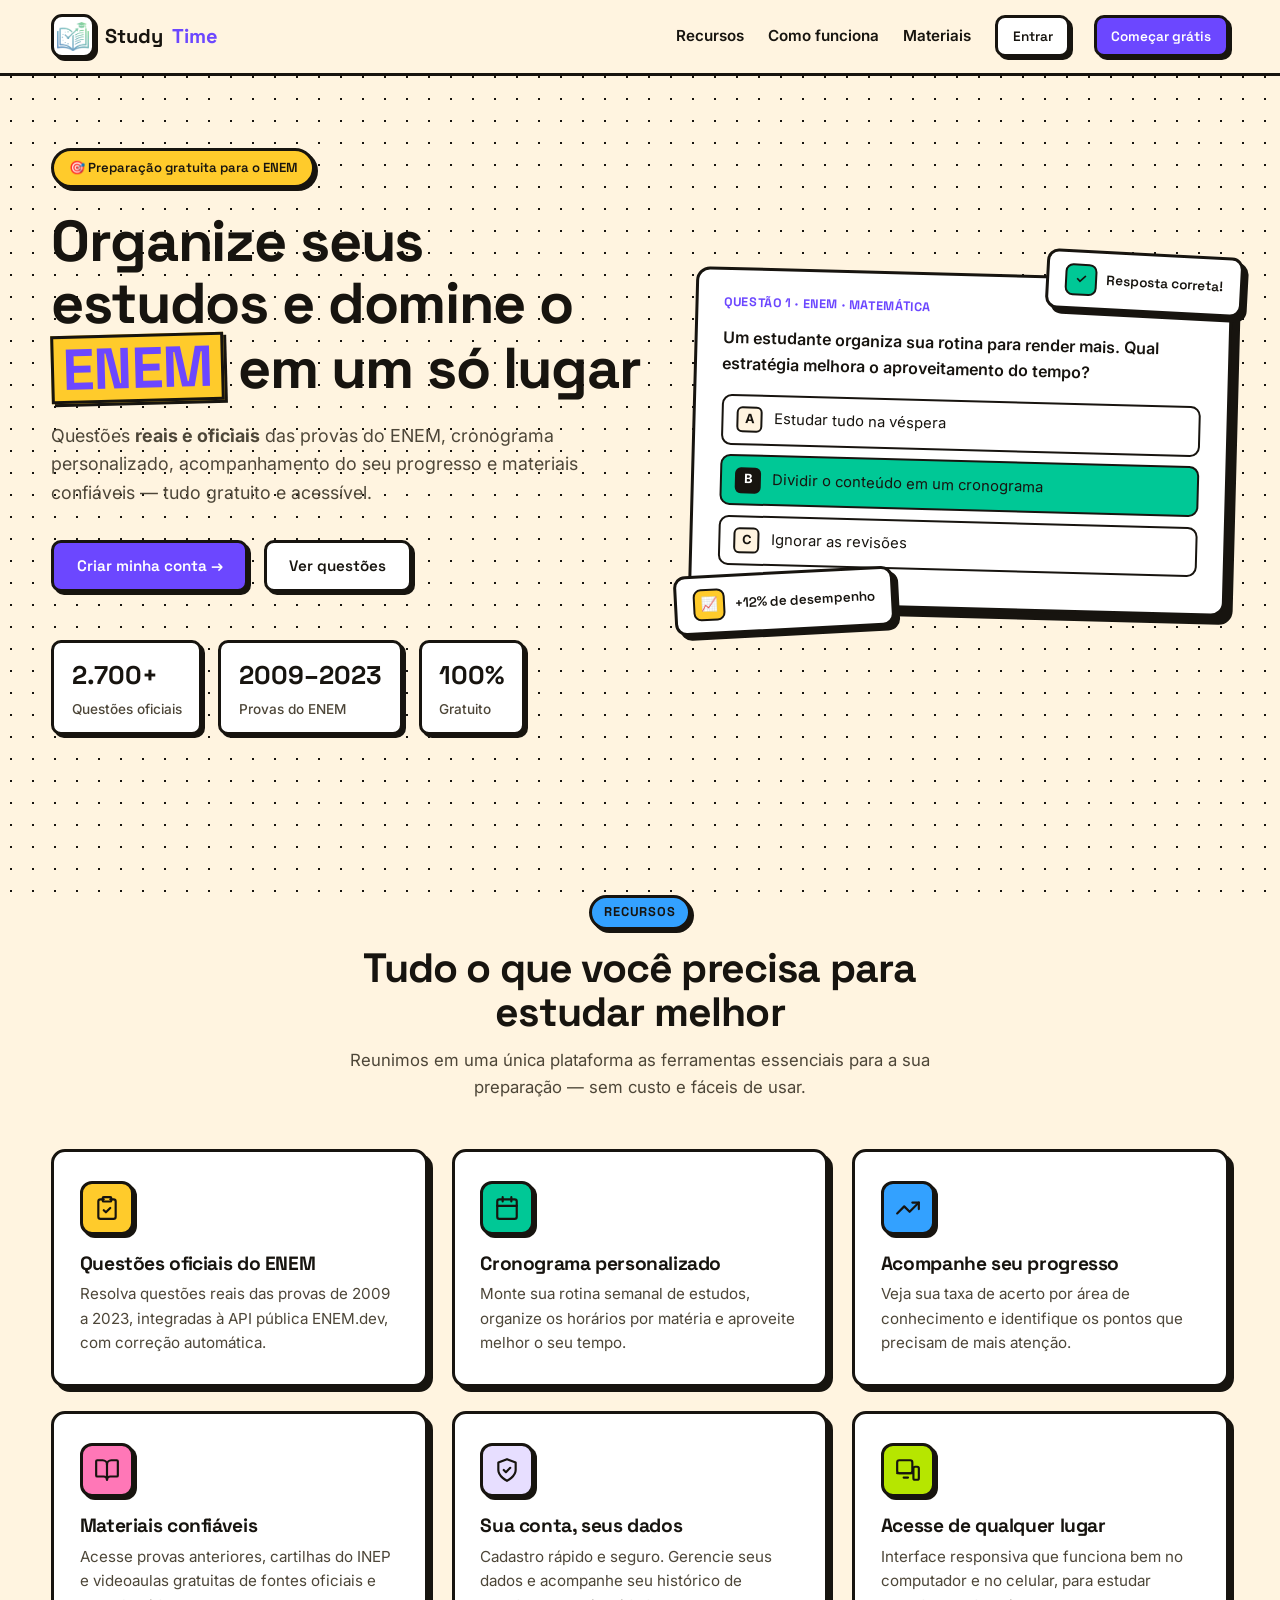
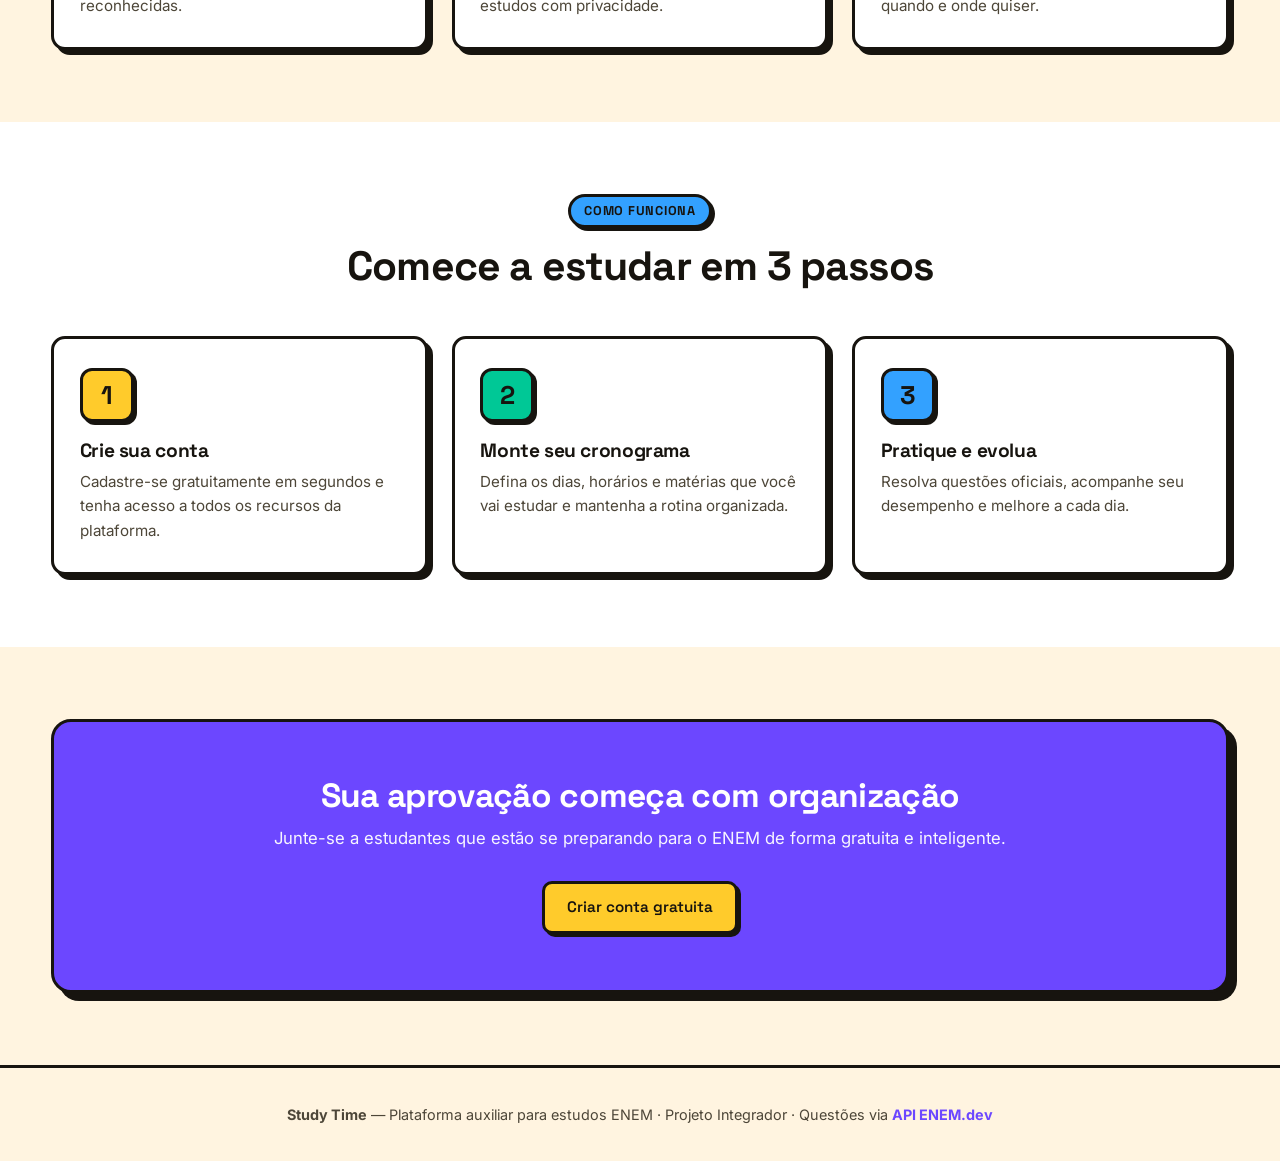
==== commit ec70cd12: "Adiciona a logo oficial do StudyTime (livro + relogio + capelo) - Processa a imagem enviada: fundo t" ====
--- a/frontend/index.html
+++ b/frontend/index.html
@@ -20,7 +20,7 @@
     <header class="landing-nav">
       <div class="container">
         <div class="brand">
-          <span class="brand-logo" data-ic="clock" data-ic-size="22"></span> Study<span>Time</span>
+          <span class="brand-logo"><img src="assets/studytime-mark.png" alt="StudyTime" /></span> Study<span>Time</span>
         </div>
         <nav class="landing-nav-links">
           <a href="#recursos" class="nav-item">Recursos</a>
--- a/frontend/css/style.css
+++ b/frontend/css/style.css
@@ -169,16 +169,23 @@
   font-size: 1.25rem;
 }
 .brand-logo {
-  width: 40px;
-  height: 40px;
-  border-radius: 10px;
-  background: var(--violet);
+  width: 44px;
+  height: 44px;
+  border-radius: 11px;
+  background: #fff;
   border: var(--bd);
   box-shadow: var(--sh-sm);
   display: grid;
   place-items: center;
-  color: #fff;
-  font-size: 1.15rem;
+  overflow: hidden;
+  padding: 3px;
+  flex-shrink: 0;
+}
+.brand-logo img {
+  width: 100%;
+  height: 100%;
+  object-fit: contain;
+  display: block;
 }
 .brand span {
   color: var(--violet);
@@ -529,8 +536,7 @@
   color: var(--yellow);
 }
 .auth-side .brand-logo {
-  background: var(--yellow);
-  color: var(--ink);
+  background: #fff;
 }
 .auth-side-content h2 {
   font-size: 2.2rem;
